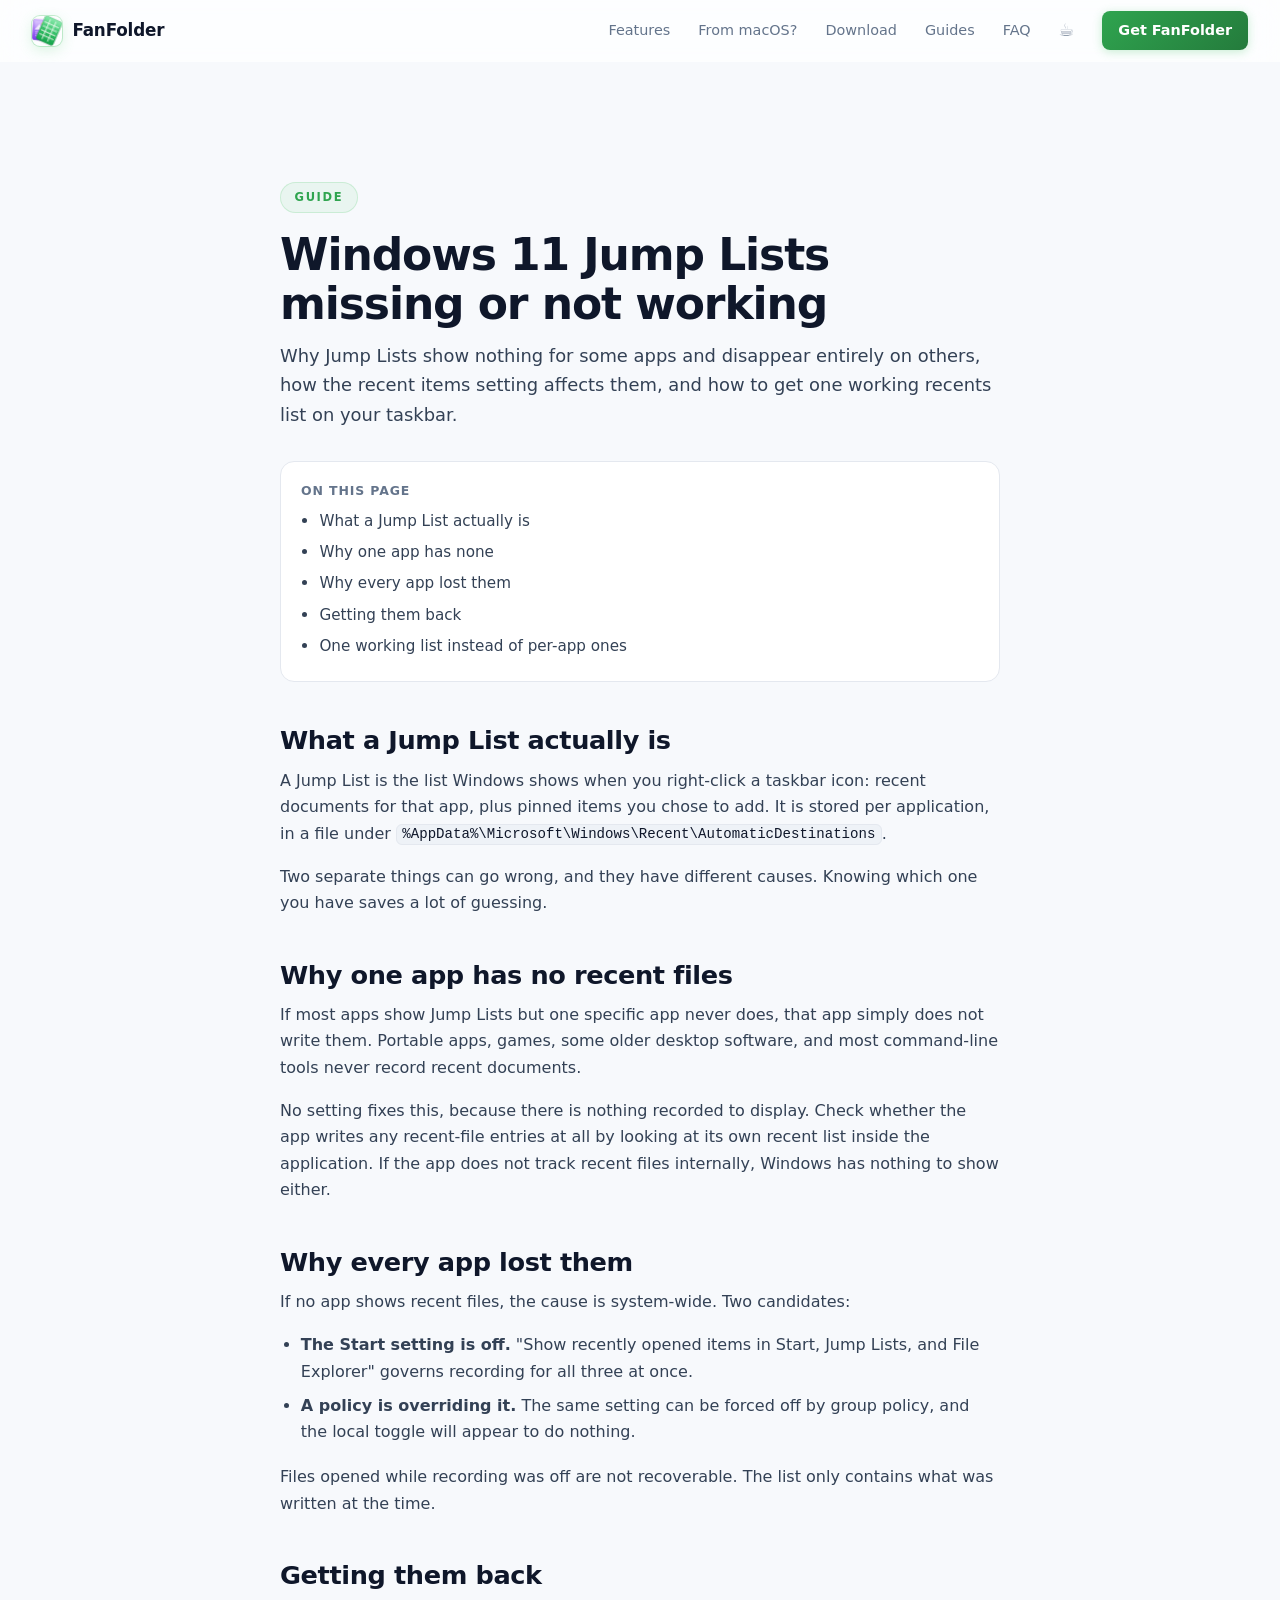
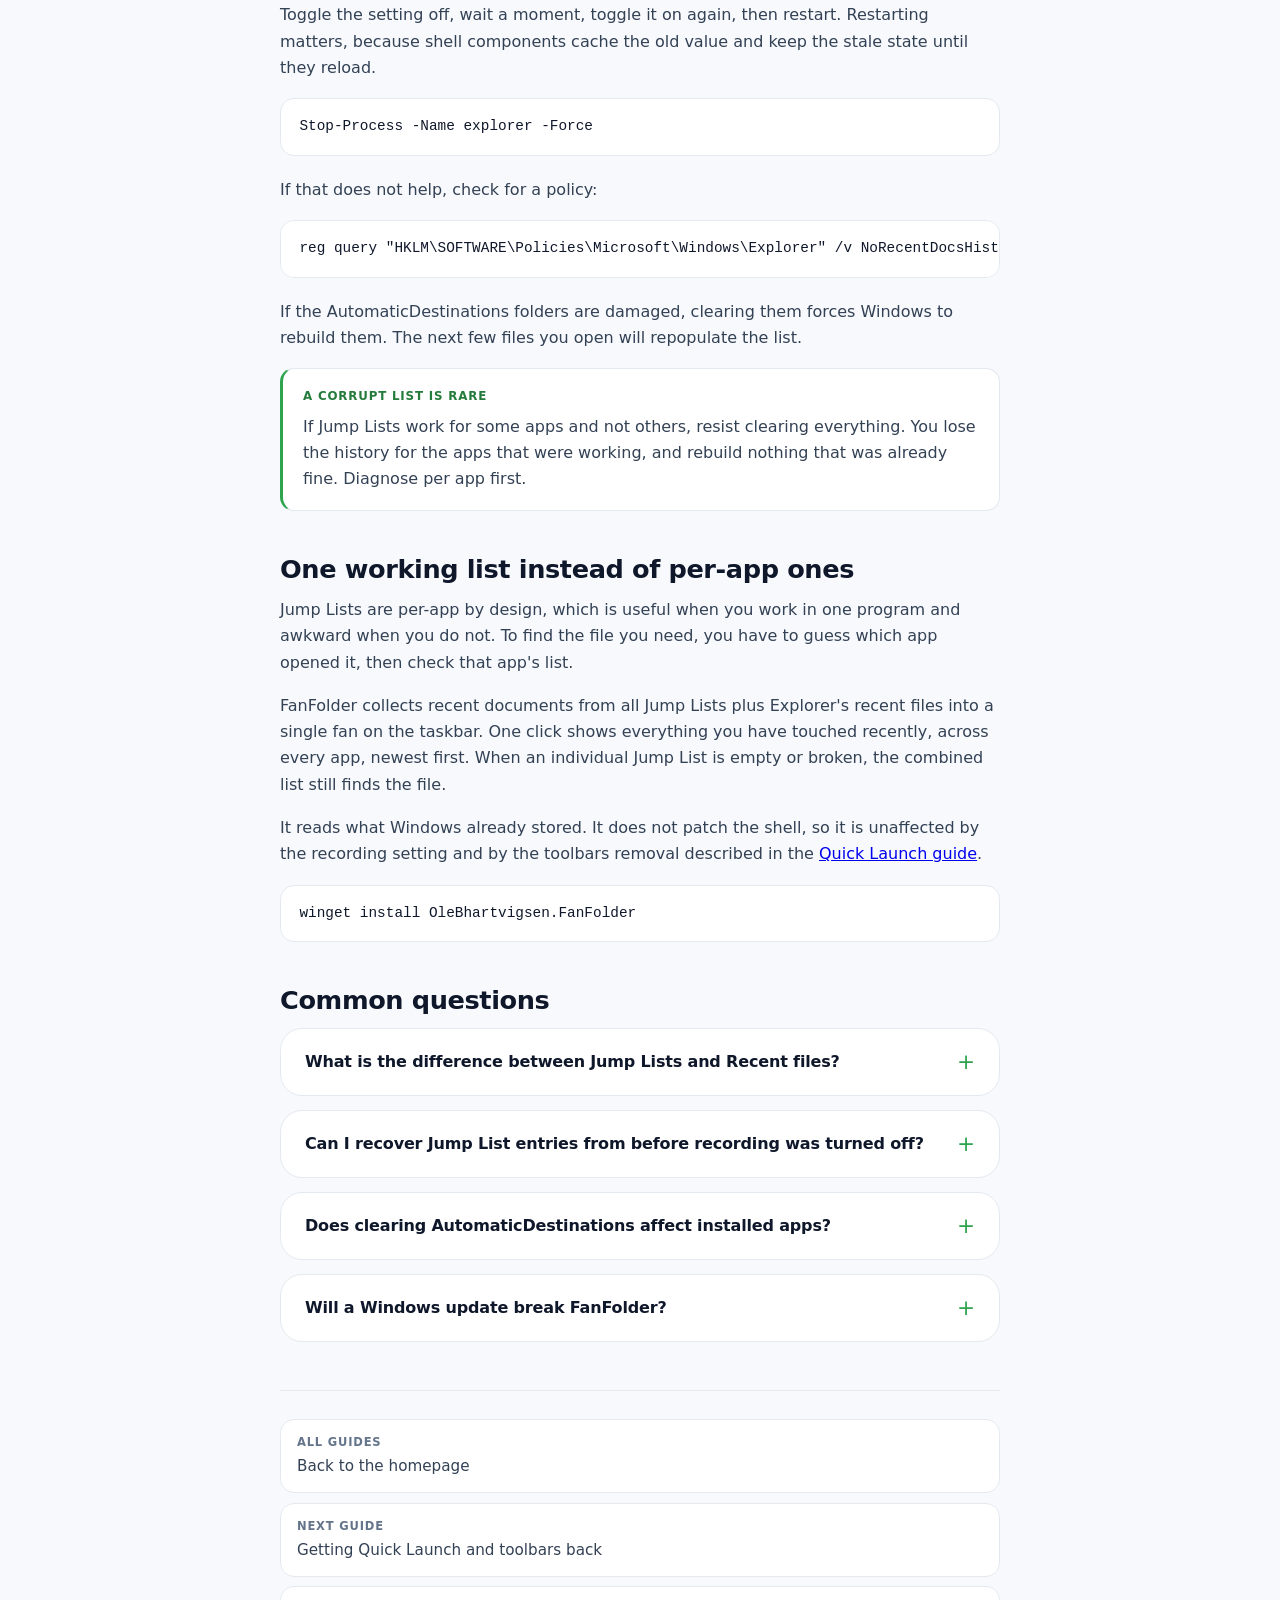
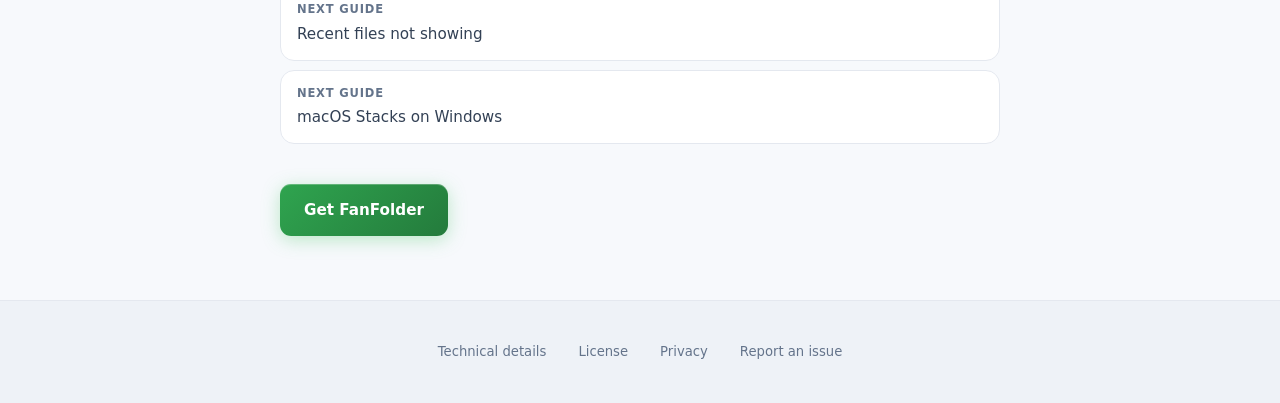
==== guides/jump-lists-windows-11/index.html @ af83ce42 "feat(site): ship the four guides as real pages The guide text lived behind anchors on a single URL, " ====
<!DOCTYPE html>
<html lang="en">
<head>
<meta charset="utf-8" />
<meta name="viewport" content="width=device-width, initial-scale=1" />
<title>Page title</title>
<meta name="description" content="Why Jump Lists show nothing for some apps and disappear entirely on others, how the recent items setting affects them, and how to get one working recents list on your taskbar." />
<link rel="canonical" href="https://olebhartvigsen.github.io/FanFolder/guides/jump-lists-windows-11/" />
<meta property="og:title" content="Windows 11 Jump Lists missing or not working: why and what to do" />
<meta property="og:description" content="Why Jump Lists show nothing for some apps and disappear entirely on others, how the recent items setting affects them, and how to get one working recents list on your taskbar." />
<meta property="og:type" content="article" />
<meta property="og:url" content="https://olebhartvigsen.github.io/FanFolder/guides/jump-lists-windows-11/" />
<meta property="og:site_name" content="FanFolder" />
<meta property="og:image" content="https://olebhartvigsen.github.io/FanFolder/icon.png" />
<meta name="twitter:card" content="summary_large_image" />
<meta name="twitter:title" content="Windows 11 Jump Lists missing or not working: why and what to do" />
<meta name="twitter:description" content="Why Jump Lists show nothing for some apps and disappear entirely on others, how the recent items setting affects them, and how to get one working recents list on your taskbar." />
<meta name="twitter:image" content="https://olebhartvigsen.github.io/FanFolder/icon.png" />
<link rel="icon" href="../../favicon.ico" />
<link rel="stylesheet" href="../../assets/site.css" />
<style>
  /* Article typography, layered on top of the homepage stylesheet. */
  .wrap { max-width: 760px; margin: 0 auto; padding: 0 1.25rem; }
  .article { padding: 7.5rem 0 4rem; }
  .article h1 {
    font-size: clamp(1.9rem, 4.2vw, 2.75rem);
    font-weight: 800;
    letter-spacing: -.025em;
    line-height: 1.12;
    margin-bottom: .75rem;
  }
  .article .lede { font-size: 1.12rem; color: var(--text2); margin-bottom: 2rem; }
  .article h2 {
    font-size: clamp(1.3rem, 2.4vw, 1.6rem);
    font-weight: 750;
    letter-spacing: -.015em;
    margin: 2.5rem 0 .75rem;
    padding-top: .25rem;
  }
  .article h3 { font-size: 1.08rem; font-weight: 700; margin: 1.75rem 0 .5rem; }
  .article p { color: var(--text2); margin-bottom: 1.05rem; }
  .article ul { color: var(--text2); margin: 0 0 1.15rem; padding-left: 1.3rem; }
  .article li { margin-bottom: .5rem; }
  .article code {
    font-family: ui-monospace, SFMono-Regular, Menlo, Consolas, monospace;
    font-size: .88em;
    background: var(--bg2);
    border: 1px solid var(--border);
    border-radius: 6px;
    padding: .1em .38em;
    color: var(--text);
  }
  .article pre {
    background: var(--bg-card);
    border: 1px solid var(--border);
    border-radius: var(--radius);
    padding: 1rem 1.15rem;
    overflow-x: auto;
    margin: 0 0 1.3rem;
  }
  .article pre code { background: none; border: 0; padding: 0; font-size: .9rem; }
  .callout {
    background: var(--bg-card);
    border: 1px solid var(--border);
    border-left: 3px solid var(--accent);
    border-radius: var(--radius);
    padding: 1.1rem 1.25rem;
    margin: 0 0 1.5rem;
  }
  .callout p { margin-bottom: .6rem; }
  .callout p:last-child { margin-bottom: 0; }
  .callout .c-label {
    display: block;
    font-size: .74rem;
    font-weight: 700;
    letter-spacing: .07em;
    text-transform: uppercase;
    color: var(--accent2);
    margin-bottom: .45rem;
  }
  table { width: 100%; border-collapse: collapse; margin: 0 0 1.5rem; font-size: .95rem; }
  th, td { text-align: left; padding: .6rem .7rem; border-bottom: 1px solid var(--border); vertical-align: top; }
  th { font-weight: 700; color: var(--text); }
  td { color: var(--text2); }
  .toc {
    background: var(--bg-card);
    border: 1px solid var(--border);
    border-radius: var(--radius);
    padding: 1.1rem 1.25rem;
    margin-bottom: 2.25rem;
  }
  .toc h2 { margin: 0 0 .6rem; font-size: .78rem; font-weight: 700;
            letter-spacing: .07em; text-transform: uppercase; color: var(--muted); }
  .toc ul { margin: 0; padding-left: 1.15rem; }
  .toc li { margin-bottom: .3rem; }
  .toc a { color: var(--text2); text-decoration: none; font-size: .95rem; }
  .toc a:hover { color: var(--accent2); text-decoration: underline; }
  .guide-nav {
    display: grid; gap: .6rem; margin: 3rem 0 0;
    padding-top: 1.75rem; border-top: 1px solid var(--border);
  }
  .guide-nav a {
    display: block; padding: .8rem 1rem; background: var(--bg-card);
    border: 1px solid var(--border); border-radius: var(--radius);
    text-decoration: none; color: var(--text2); font-size: .95rem;
  }
  .guide-nav a:hover { border-color: var(--accent); color: var(--accent2); }
  .guide-nav .gn-label { display: block; font-size: .72rem; font-weight: 700;
    letter-spacing: .07em; text-transform: uppercase; color: var(--muted); margin-bottom: .15rem; }
  .faq-json { display: none; }
</style>
</head>
<body>

<nav id="topnav">
  <a class="nav-logo" href="../../index.html">
    <img src="../../app.svg" alt="FanFolder" />
    FanFolder
  </a>
  <div class="nav-links">
    <a href="../../index.html#features">Features</a>
    <a href="../../index.html#macos">From macOS?</a>
    <a href="../../index.html#download">Download</a>
    <a href="../../index.html#guides">Guides</a>
    <a href="../../index.html#faq">FAQ</a>
    <a class="nav-icon" href="https://buymeacoffee.com/fanfolder" target="_blank" rel="noopener" title="Buy Me a Coffee">&#9749;</a>
    <a class="nav-cta" href="../../index.html#download">Get FanFolder</a>
  </div>
</nav>

<main class="article">
  <div class="wrap">

    <div class="section-label">GUIDE</div>
    <h1>Windows 11 Jump Lists missing or not working</h1>
    <p class="lede">Why Jump Lists show nothing for some apps and disappear entirely on others, how the recent items setting affects them, and how to get one working recents list on your taskbar.</p>

    <div class="toc">
      <h2>On this page</h2>
      <ul>
                <li><a href="#what">What a Jump List actually is</a></li>
        <li><a href="#per-app">Why one app has none</a></li>
        <li><a href="#all-apps">Why every app lost them</a></li>
        <li><a href="#fix">Getting them back</a></li>
        <li><a href="#one-list">One working list instead of per-app ones</a></li>
      </ul>
    </div>

    <h2 id="what">What a Jump List actually is</h2>
    <p>A Jump List is the list Windows shows when you right-click a taskbar icon: recent documents for
    that app, plus pinned items you chose to add. It is stored per application, in a file under
    <code>%AppData%\Microsoft\Windows\Recent\AutomaticDestinations</code>.</p>
    <p>Two separate things can go wrong, and they have different causes. Knowing which one you have saves
    a lot of guessing.</p>

    <h2 id="per-app">Why one app has no recent files</h2>
    <p>If most apps show Jump Lists but one specific app never does, that app simply does not write them.
    Portable apps, games, some older desktop software, and most command-line tools never record recent
    documents.</p>
    <p>No setting fixes this, because there is nothing recorded to display. Check whether the app writes
    any recent-file entries at all by looking at its own recent list inside the application. If the app
    does not track recent files internally, Windows has nothing to show either.</p>

    <h2 id="all-apps">Why every app lost them</h2>
    <p>If no app shows recent files, the cause is system-wide. Two candidates:</p>
    <ul>
      <li><strong>The Start setting is off.</strong> "Show recently opened items in Start, Jump Lists,
      and File Explorer" governs recording for all three at once.</li>
      <li><strong>A policy is overriding it.</strong> The same setting can be forced off by group policy,
      and the local toggle will appear to do nothing.</li>
    </ul>
    <p>Files opened while recording was off are not recoverable. The list only contains what was written
    at the time.</p>

    <h2 id="fix">Getting them back</h2>
    <p>Toggle the setting off, wait a moment, toggle it on again, then restart. Restarting matters,
    because shell components cache the old value and keep the stale state until they reload.</p>
    <pre><code>Stop-Process -Name explorer -Force</code></pre>
    <p>If that does not help, check for a policy:</p>
    <pre><code>reg query "HKLM\SOFTWARE\Policies\Microsoft\Windows\Explorer" /v NoRecentDocsHistory</code></pre>
    <p>If the AutomaticDestinations folders are damaged, clearing them forces Windows to rebuild them.
    The next few files you open will repopulate the list.</p>

    <div class="callout">
      <span class="c-label">A corrupt list is rare</span>
      <p>If Jump Lists work for some apps and not others, resist clearing everything. You lose the history
      for the apps that were working, and rebuild nothing that was already fine. Diagnose per app first.</p>
    </div>

    <h2 id="one-list">One working list instead of per-app ones</h2>
    <p>Jump Lists are per-app by design, which is useful when you work in one program and awkward when
    you do not. To find the file you need, you have to guess which app opened it, then check that app's
    list.</p>
    <p>FanFolder collects recent documents from all Jump Lists plus Explorer's recent files into a single
    fan on the taskbar. One click shows everything you have touched recently, across every app, newest
    first. When an individual Jump List is empty or broken, the combined list still finds the file.</p>
    <p>It reads what Windows already stored. It does not patch the shell, so it is unaffected by the
    recording setting and by the toolbars removal described in the
    <a href="../quick-launch-windows-11/">Quick Launch guide</a>.</p>
    <pre><code>winget install OleBhartvigsen.FanFolder</code></pre>

    <h2 id="faq-here">Common questions</h2>
    <div class="faq-list">
            <details class="faq-item">
        <summary>What is the difference between Jump Lists and Recent files?</summary>
        <p>Jump Lists are per-app and appear when you right-click a taskbar icon. Explorer's Recent folder is one combined list of everything opened. FanFolder shows the combined view on the taskbar.</p>
      </details>
      <details class="faq-item">
        <summary>Can I recover Jump List entries from before recording was turned off?</summary>
        <p>No. Entries are written as you open files, so anything opened while recording was off was never stored. The list only rebuilds forward from when it was re-enabled.</p>
      </details>
      <details class="faq-item">
        <summary>Does clearing AutomaticDestinations affect installed apps?</summary>
        <p>No. Those folders hold only recent-item metadata and pinned Jump List entries, not program files. Clearing them resets history and pinned items, nothing else.</p>
      </details>
      <details class="faq-item">
        <summary>Will a Windows update break FanFolder?</summary>
        <p>It is an ordinary application, not a shell patch. It reads documented recent-file data. A Windows update cannot break it the way it can break ExplorerPatcher or StartAllBack.</p>
      </details>
    </div>

    <div class="guide-nav">
      <a href="../../index.html#guides"><span class="gn-label">All guides</span>Back to the homepage</a>
            <a href="../jump-lists-windows-11/"><span class="gn-label">Next guide</span>Getting Quick Launch and toolbars back</a>
      <a href="../quick-launch-windows-11/"><span class="gn-label">Next guide</span>Recent files not showing</a>
      <a href="../recent-files-taskbar/"><span class="gn-label">Next guide</span>macOS Stacks on Windows</a>
    </div>

    <div style="margin-top:2.5rem">
      <a class="btn btn-primary" href="../../index.html#download">Get FanFolder</a>
    </div>

  </div>
</main>

<footer>
  <div class="footer-links">
    <a href="https://github.com/olebhartvigsen/FanFolder#readme">Technical details</a>
    <a href="https://github.com/olebhartvigsen/FanFolder/blob/main/LICENSE.md">License</a>
    <a href="https://github.com/olebhartvigsen/FanFolder/blob/main/PRIVACY.md">Privacy</a>
    <a href="https://github.com/olebhartvigsen/FanFolder/issues">Report an issue</a>
  </div>
</footer>

<script type="application/ld+json">
{
  "@context": "https://schema.org",
  "@type": "FAQPage",
  "mainEntity": [
    {
      "@type": "Question",
      "name": "What is the difference between Jump Lists and Recent files?",
      "acceptedAnswer": {
        "@type": "Answer",
        "text": "Jump Lists are per-app and appear when you right-click a taskbar icon. Explorer's Recent folder is one combined list of everything opened. FanFolder shows the combined view on the taskbar."
      }
    },
    {
      "@type": "Question",
      "name": "Can I recover Jump List entries from before recording was turned off?",
      "acceptedAnswer": {
        "@type": "Answer",
        "text": "No. Entries are written as you open files, so anything opened while recording was off was never stored. The list only rebuilds forward from when it was re-enabled."
      }
    },
    {
      "@type": "Question",
      "name": "Does clearing AutomaticDestinations affect installed apps?",
      "acceptedAnswer": {
        "@type": "Answer",
        "text": "No. Those folders hold only recent-item metadata and pinned Jump List entries, not program files. Clearing them resets history and pinned items, nothing else."
      }
    },
    {
      "@type": "Question",
      "name": "Will a Windows update break FanFolder?",
      "acceptedAnswer": {
        "@type": "Answer",
        "text": "It is an ordinary application, not a shell patch. It reads documented recent-file data. A Windows update cannot break it the way it can break ExplorerPatcher or StartAllBack."
      }
    }
  ]
}
</script>

</body>
</html>
---- assets/site.css ----
*, *::before, *::after { box-sizing: border-box; margin: 0; padding: 0; }

    :root {
      --bg:       #f7f9fc;
      --bg2:      #eef2f7;
      --bg3:      #e3e9f1;
      --bg-card:  #ffffff;
      --border:   #e4e8ef;
      --border2:  #cfd6e0;

      --green:    #2FA44F;
      --green2:   #247B3C;
      --purple:   #7B50B8;
      --purple2:  #5F3B96;
      --blue:     #2F6BD8;
      --blue2:    #234fa8;
      --pink:     #db2777;
      --amber:    #d97706;

      --accent:   #2FA44F;
      --accent2:  #247B3C;

      --text:     #0f172a;
      --text2:    #334155;
      --muted:    #64748b;
      --muted2:   #94a3b8;

      --radius:   14px;
      --radius-lg: 22px;

      --grad-brand: linear-gradient(135deg, #2FA44F 0%, #7B50B8 50%, #2F6BD8 100%);
      --grad-green: linear-gradient(135deg, #2FA44F 0%, #247B3C 100%);
      --grad-purple: linear-gradient(135deg, #7B50B8 0%, #5F3B96 100%);
      --grad-blue: linear-gradient(135deg, #2F6BD8 0%, #234fa8 100%);
    }

    html { scroll-behavior: smooth; }

    body {
      background: var(--bg);
      color: var(--text);
      font-family: -apple-system, BlinkMacSystemFont, "Inter", "Segoe UI", system-ui, sans-serif;
      line-height: 1.65;
      overflow-x: hidden;
    }

    ::selection { background: rgba(47,164,79,.28); color: var(--text); }

    /* ── Animated blob backdrop ─────────────────────────────────────────── */
    .backdrop {
      position: fixed; inset: 0; z-index: -1;
      overflow: hidden; pointer-events: none;
    }
    .blob {
      position: absolute;
      border-radius: 50%;
      filter: blur(130px);
      opacity: .22;
      animation: blobFloat 22s ease-in-out infinite;
    }
    .blob.b1 { width: 520px; height: 520px; background: #4CC86A; top: -180px; left: -120px; }
    .blob.b2 { width: 460px; height: 460px; background: #9B6ED4; top: 20%; right: -140px; animation-delay: -7s; animation-duration: 27s; opacity: .18; }
    .blob.b3 { width: 380px; height: 380px; background: #4A82E8; top: 60%; left: 30%; animation-delay: -14s; animation-duration: 31s; opacity: .14; }
    @keyframes blobFloat {
      0%, 100% { transform: translate(0, 0) scale(1); }
      33%      { transform: translate(60px, -40px) scale(1.08); }
      66%      { transform: translate(-40px, 50px) scale(.94); }
    }
    .grain {
      position: fixed; inset: 0; z-index: -1; pointer-events: none;
      background: url("data:image/svg+xml,%3Csvg viewBox='0 0 200 200' xmlns='http://www.w3.org/2000/svg'%3E%3Cfilter id='n'%3E%3CfeTurbulence type='fractalNoise' baseFrequency='0.85' numOctaves='3' stitchTiles='stitch'/%3E%3C/filter%3E%3Crect width='100%25' height='100%25' filter='url(%23n)' opacity='.6'/%3E%3C/svg%3E");
      opacity: .025;
      mix-blend-mode: multiply;
    }

    /* ── Nav ──────────────────────────────────────────────────────────── */
    nav {
      position: sticky; top: 0; z-index: 100;
      background: rgba(255,255,255,.72);
      backdrop-filter: blur(18px) saturate(140%);
      -webkit-backdrop-filter: blur(18px) saturate(140%);
      border-bottom: 1px solid transparent;
      padding: 0 2rem;
      display: flex; align-items: center; justify-content: space-between;
      height: 62px;
      transition: border-color .25s, background .25s;
    }
    nav.scrolled {
      border-bottom-color: var(--border);
      background: rgba(255,255,255,.92);
    }
    .nav-logo {
      display: flex; align-items: center; gap: .65rem;
      font-weight: 700; font-size: 1.05rem;
      text-decoration: none; color: var(--text);
      letter-spacing: -.01em;
    }
    .nav-logo img {
      width: 30px; height: 30px; border-radius: 8px;
      box-shadow: 0 0 0 1px rgba(76,200,106,.3), 0 4px 14px rgba(76,200,106,.2);
    }
    .nav-links { display: flex; align-items: center; gap: 1.75rem; }
    .nav-links a {
      color: var(--muted); text-decoration: none;
      font-size: .9rem; font-weight: 500;
      transition: color .15s;
    }
    .nav-links a:hover { color: var(--text); }
    .nav-links .nav-icon {
      font-size: 1.1rem; line-height: 1;
      opacity: .7; transition: opacity .15s, transform .15s;
    }
    .nav-links .nav-icon:hover { opacity: 1; transform: scale(1.15); }
    .nav-cta {
      display: inline-flex; align-items: center; gap: .4rem;
      background: var(--grad-green);
      color: #fff !important;
      padding: .45rem 1rem;
      border-radius: 8px;
      font-weight: 600 !important;
      box-shadow: 0 2px 10px rgba(76,200,106,.3);
      transition: transform .15s, box-shadow .15s;
    }
    .nav-cta:hover { transform: translateY(-1px); box-shadow: 0 4px 16px rgba(76,200,106,.42); }

    /* ── Hero ─────────────────────────────────────────────────────────── */
    .hero {
      padding: 5rem 2rem 4rem;
      max-width: 1220px; margin: 0 auto;
      display: grid;
      grid-template-columns: 1.05fr .95fr;
      gap: 4rem;
      align-items: center;
      position: relative;
    }
    .hero-copy .eyebrow {
      display: inline-flex; align-items: center; gap: .5rem;
      font-size: .78rem; font-weight: 600;
      letter-spacing: .04em;
      color: var(--green);
      background: rgba(76,200,106,.08);
      border: 1px solid rgba(76,200,106,.22);
      border-radius: 99px;
      padding: .35rem .9rem .35rem .55rem;
      margin-bottom: 1.5rem;
    }
    .eyebrow .dot {
      width: 7px; height: 7px; border-radius: 50%;
      background: var(--green);
      box-shadow: 0 0 0 3px rgba(76,200,106,.2);
      animation: pulseDot 2.4s ease-in-out infinite;
    }
    @keyframes pulseDot {
      0%, 100% { box-shadow: 0 0 0 3px rgba(76,200,106,.15); }
      50%      { box-shadow: 0 0 0 6px rgba(76,200,106,.05); }
    }

    .hero h1 {
      font-size: clamp(2.4rem, 5.2vw, 4rem);
      font-weight: 800;
      letter-spacing: -.035em;
      line-height: 1.05;
      margin-bottom: 1.25rem;
    }
    .hero h1 .grad {
      background: var(--grad-brand);
      background-size: 200% 100%;
      -webkit-background-clip: text;
      -webkit-text-fill-color: transparent;
      background-clip: text;
      animation: gradShift 8s ease-in-out infinite;
    }
    @keyframes gradShift {
      0%, 100% { background-position: 0% 50%; }
      50%      { background-position: 100% 50%; }
    }
    .hero-copy p {
      font-size: 1.12rem;
      color: var(--text2);
      line-height: 1.65;
      margin-bottom: 2rem;
      max-width: 540px;
    }
    .btn-row { display: flex; gap: .85rem; flex-wrap: wrap; align-items: center; }
    .btn {
      display: inline-flex; align-items: center; gap: .55rem;
      padding: .85rem 1.5rem;
      border-radius: 11px;
      font-size: .95rem;
      font-weight: 600;
      text-decoration: none;
      transition: transform .15s, box-shadow .15s, background .15s, border-color .15s;
      position: relative;
      white-space: nowrap;
    }
    .btn:hover { transform: translateY(-2px); }
    .btn:active { transform: translateY(0); }
    .btn-primary {
      background: var(--grad-green);
      color: #fff;
      box-shadow: 0 4px 18px rgba(76,200,106,.35), inset 0 1px 0 rgba(255,255,255,.25);
    }
    .btn-primary:hover { box-shadow: 0 8px 28px rgba(76,200,106,.45), inset 0 1px 0 rgba(255,255,255,.3); }
    .btn-ghost {
      background: rgba(15,23,42,.035);
      color: var(--text);
      border: 1px solid var(--border2);
    }
    .btn-ghost:hover { background: rgba(15,23,42,.06); border-color: var(--muted2); }
    .trust-row {
      margin-top: 2.25rem;
      display: flex; flex-wrap: wrap;
      gap: 1.1rem 1.75rem;
      font-size: .85rem;
      color: var(--muted);
    }
    .trust-item {
      display: inline-flex; align-items: center; gap: .4rem;
    }
    .trust-item svg { width: 16px; height: 16px; stroke: var(--green); fill: none; stroke-width: 2.5; stroke-linecap: round; stroke-linejoin: round; flex-shrink: 0; }

    /* ── Hero visual (static fan mockup) ─────────────────────────────── */
    .hero-visual {
      position: relative;
      height: 520px;
      display: flex;
      align-items: center;
      justify-content: center;
    }
    .hv-glow {
      position: absolute; inset: 0;
      background:
        radial-gradient(ellipse 60% 50% at 50% 55%, rgba(76,200,106,.25), transparent 65%),
        radial-gradient(ellipse 40% 40% at 30% 40%, rgba(155,110,212,.2), transparent 70%),
        radial-gradient(ellipse 40% 40% at 70% 30%, rgba(74,130,232,.18), transparent 70%);
      filter: blur(20px);
      pointer-events: none;
    }
    .hv-video {
      position: relative;
      max-width: 100%;
      max-height: 100%;
      height: 100%;
      width: auto;
      object-fit: contain;
      background: transparent;
      display: block;
      mix-blend-mode: multiply;
    }
    .hv-stage {
      position: relative;
      width: 100%;
      height: 100%;
      display: flex;
      align-items: flex-end;
      justify-content: center;
    }
    .hv-fan {
      position: relative;
      width: 340px;
      height: 480px;
    }
    .hv-taskbar {
      position: absolute;
      bottom: 0; left: 50%;
      transform: translateX(-50%);
      width: 280px;
      height: 48px;
      background: linear-gradient(180deg, rgba(30,35,50,.85), rgba(20,24,36,.9));
      backdrop-filter: blur(12px);
      border: 1px solid rgba(255,255,255,.08);
      border-radius: 14px;
      box-shadow: 0 12px 40px rgba(0,0,0,.5), inset 0 1px 0 rgba(255,255,255,.05);
      display: flex; align-items: center; justify-content: center;
      gap: 10px;
      padding: 0 14px;
    }
    .hv-tb-ico {
      width: 28px; height: 28px;
      display: flex; align-items: center; justify-content: center;
      border-radius: 6px;
      opacity: .75;
    }
    .hv-tb-ff {
      width: 30px; height: 30px;
      border-radius: 7px;
      box-shadow: 0 0 0 1px rgba(76,200,106,.5), 0 0 18px rgba(76,200,106,.4);
      position: relative;
    }
    .hv-tb-ff::after {
      content: '';
      position: absolute;
      bottom: -8px; left: 50%;
      transform: translateX(-50%);
      width: 20px; height: 3px; border-radius: 2px;
      background: var(--green);
      box-shadow: 0 0 10px var(--green);
    }
    .hv-tb-ff img { width: 100%; height: 100%; border-radius: 7px; display: block; }

    /* Fan items arranged in arc above taskbar */
    .hv-item {
      position: absolute;
      display: flex; align-items: center; gap: 8px;
      flex-direction: row-reverse;
      opacity: 0;
      animation: hvItemIn 700ms cubic-bezier(0.23, 1, 0.32, 1) forwards;
    }
    @keyframes hvItemIn {
      from { opacity: 0; transform: translate(var(--sx), var(--sy)) scale(.2); }
      to   { opacity: 1; transform: translate(0, 0) scale(1); }
    }
    .hv-pill {
      background: rgba(20,25,36,.92);
      backdrop-filter: blur(8px);
      border: 1px solid rgba(255,255,255,.08);
      color: #f2f4f8;
      font-size: .72rem;
      font-weight: 500;
      padding: .3rem .6rem;
      border-radius: 6px;
      white-space: nowrap;
      box-shadow: 0 4px 14px rgba(0,0,0,.4);
    }
    .hv-ico {
      width: 42px; height: 42px;
      border-radius: 9px;
      display: flex; align-items: center; justify-content: center;
      font-size: .72rem; font-weight: 700; color: #fff;
      box-shadow: 0 6px 20px rgba(0,0,0,.45), inset 0 1px 0 rgba(255,255,255,.18);
      flex-shrink: 0;
      letter-spacing: -.02em;
    }
    .hv-ico.ext {
      position: absolute; right: -4px; bottom: -4px;
      width: 18px; height: 14px;
      border-radius: 3px;
      font-size: .5rem;
      background: rgba(0,0,0,.6);
      border: 1px solid rgba(255,255,255,.1);
    }

    /* ── Stats band ────────────────────────────────────────────────── */
    .stats {
      max-width: 1100px; margin: 1rem auto 0;
      padding: 0 2rem;
      display: grid;
      grid-template-columns: repeat(4, 1fr);
      gap: 1.25rem;
    }
    .stat {
      background: #ffffff;
      border: 1px solid var(--border);
      border-radius: var(--radius);
      padding: 1.25rem 1.35rem;
      backdrop-filter: blur(6px);
    }
    .stat-n {
      font-size: 1.65rem; font-weight: 800;
      letter-spacing: -.02em;
      background: var(--grad-brand);
      -webkit-background-clip: text;
      -webkit-text-fill-color: transparent;
      background-clip: text;
    }
    .stat-l {
      font-size: .8rem;
      color: var(--muted);
      margin-top: .15rem;
    }

    /* ── Section framing ──────────────────────────────────────────── */
    .section-wrap { padding: 6rem 2rem; max-width: 1180px; margin: 0 auto; }
    .section-label {
      display: inline-flex; align-items: center; gap: .4rem;
      font-size: .72rem; font-weight: 700;
      letter-spacing: .14em; text-transform: uppercase;
      color: var(--green);
      background: rgba(76,200,106,.08);
      border: 1px solid rgba(76,200,106,.2);
      border-radius: 99px;
      padding: .3rem .85rem;
      margin-bottom: 1.1rem;
    }
    .section-label.p { color: var(--purple); background: rgba(155,110,212,.08); border-color: rgba(155,110,212,.22); }
    .section-label.b { color: var(--blue);   background: rgba(74,130,232,.08);  border-color: rgba(74,130,232,.22); }
    .section-head { text-align: center; max-width: 720px; margin: 0 auto 3.5rem; }
    .section-head h2 { text-align: center; }
    h2 {
      font-size: clamp(1.8rem, 3.4vw, 2.5rem);
      font-weight: 800;
      letter-spacing: -.025em;
      line-height: 1.15;
      margin-bottom: 1rem;
    }
    .section-sub {
      color: var(--text2);
      font-size: 1.05rem;
      line-height: 1.7;
    }

    /* ── Bento feature grid ───────────────────────────────────────── */
    .bento {
      display: grid;
      grid-template-columns: repeat(6, 1fr);
      grid-auto-rows: minmax(180px, auto);
      gap: 1.1rem;
    }
    .bento-card {
      position: relative;
      background: var(--bg-card);
      border: 1px solid var(--border);
      border-radius: var(--radius-lg);
      padding: 1.75rem;
      overflow: hidden;
      transition: transform .25s, border-color .25s, box-shadow .25s;
    }
    .bento-card::before {
      content: '';
      position: absolute; inset: 0;
      background: radial-gradient(circle at var(--mx, 50%) var(--my, 0%), rgba(47,164,79,.08), transparent 40%);
      opacity: 0;
      transition: opacity .3s;
      pointer-events: none;
    }
    .bento-card:hover { transform: translateY(-3px); border-color: var(--border2); box-shadow: 0 12px 32px rgba(15,23,42,.08); }
    .bento-card:hover::before { opacity: 1; }
    .bento-card.wide { grid-column: span 4; }
    .bento-card.tall { grid-column: span 2; grid-row: span 2; }
    .bento-card.med  { grid-column: span 2; }
    .bento-card.full { grid-column: span 6; }

    .bc-icon {
      width: 48px; height: 48px;
      border-radius: 12px;
      display: flex; align-items: center; justify-content: center;
      margin-bottom: 1.1rem;
      position: relative;
    }
    .bc-icon svg { width: 24px; height: 24px; fill: none; stroke-width: 1.8; stroke-linecap: round; stroke-linejoin: round; }
    .bc-g { background: rgba(76,200,106,.12);  border: 1px solid rgba(76,200,106,.22); }
    .bc-g svg { stroke: var(--green); }
    .bc-p { background: rgba(155,110,212,.12); border: 1px solid rgba(155,110,212,.22); }
    .bc-p svg { stroke: var(--purple); }
    .bc-b { background: rgba(74,130,232,.12);  border: 1px solid rgba(74,130,232,.22); }
    .bc-b svg { stroke: var(--blue); }
    .bc-a { background: rgba(245,158,11,.12);  border: 1px solid rgba(245,158,11,.22); }
    .bc-a svg { stroke: var(--amber); }
    .bc-k { background: rgba(236,72,153,.12);  border: 1px solid rgba(236,72,153,.22); }
    .bc-k svg { stroke: var(--pink); }

    .bento-card h3 {
      font-size: 1.1rem;
      font-weight: 700;
      letter-spacing: -.015em;
      margin-bottom: .4rem;
    }
    .bento-card p {
      font-size: .9rem;
      color: var(--muted);
      line-height: 1.6;
    }
    .bento-card.wide h3 { font-size: 1.25rem; }
    .bento-card.wide p  { font-size: .95rem; max-width: 520px; }

    /* visual decoration inside the wide card */
    .bc-visual {
      position: absolute;
      right: -20px; bottom: -30px;
      opacity: .6;
      pointer-events: none;
    }
    .bc-visual .arc {
      width: 280px; height: 280px;
      border-radius: 50%;
      background: conic-gradient(from 200deg, transparent 0%, rgba(76,200,106,.3) 25%, rgba(155,110,212,.3) 40%, transparent 55%);
      mask: radial-gradient(circle at center, transparent 45%, #000 47%, #000 49%, transparent 51%);
      -webkit-mask: radial-gradient(circle at center, transparent 45%, #000 47%, #000 49%, transparent 51%);
    }

    /* tall card inner list visual */
    .tall-list {
      margin-top: 1.2rem;
      display: flex; flex-direction: column; gap: .55rem;
    }
    .tall-list .chip {
      font-size: .78rem;
      background: rgba(15,23,42,.04);
      border: 1px solid var(--border);
      border-radius: 8px;
      padding: .55rem .75rem;
      display: flex; align-items: center; gap: .55rem;
      color: var(--text2);
    }
    .tall-list .chip .dot {
      width: 7px; height: 7px; border-radius: 50%;
    }
    .tall-list .chip:nth-child(1) .dot { background: var(--green); }
    .tall-list .chip:nth-child(2) .dot { background: var(--purple); }
    .tall-list .chip:nth-child(3) .dot { background: var(--blue); }
    .tall-list .chip:nth-child(4) .dot { background: var(--amber); }
    .tall-list .chip:nth-child(5) .dot { background: var(--pink); }

    /* flagship "any folder / any cloud" chip row */
    .any-row {
      margin-top: 1.3rem;
      display: flex; flex-wrap: wrap; gap: .55rem;
      position: relative; z-index: 1;
    }
    .any-row .chip {
      font-size: .82rem; font-weight: 600;
      background: rgba(15,23,42,.04);
      border: 1px solid var(--border);
      border-radius: 10px;
      padding: .55rem .85rem;
      display: inline-flex; align-items: center; gap: .5rem;
      color: var(--text);
      transition: border-color .2s, transform .2s, background .2s;
    }
    .any-row .chip:hover { transform: translateY(-2px); border-color: var(--border2); background: #ffffff; }
    .any-row .chip .g { width: 7px; height: 7px; border-radius: 50%; flex-shrink: 0; }
    .any-row .chip:nth-child(1) .g { background: var(--green); }
    .any-row .chip:nth-child(2) .g { background: var(--purple); }
    .any-row .chip:nth-child(3) .g { background: var(--blue); }
    .any-row .chip:nth-child(4) .g { background: #14b8a6; }
    .any-row .chip:nth-child(5) .g { background: var(--amber); }
    .any-row .chip:nth-child(6) .g { background: var(--pink); }

    /* animation strip in tall card: vertical stack */
    .bento-card.tall .anim-strip {
      grid-template-columns: 1fr;
      gap: .5rem;
      margin-top: 1.1rem;
    }
    .bento-card.tall .anim-chip {
      text-align: left;
      padding: .65rem .8rem;
      display: flex; align-items: center; justify-content: space-between;
    }
    .bento-card.tall .anim-chip small { margin-top: 0; }

    /* Animation styles mini preview (full card) */
    .anim-strip {
      margin-top: 1.5rem;
      display: grid;
      grid-template-columns: repeat(5, 1fr);
      gap: .75rem;
    }
    .anim-chip {
      background: rgba(15,23,42,.025);
      border: 1px solid var(--border);
      border-radius: 10px;
      padding: .9rem .75rem;
      text-align: center;
      font-size: .82rem;
      font-weight: 600;
      color: var(--text2);
      transition: border-color .2s, transform .2s;
    }
    .anim-chip:hover { border-color: var(--green); transform: translateY(-2px); color: var(--green); }
    .anim-chip small {
      display: block;
      font-size: .68rem;
      font-weight: 500;
      color: var(--muted);
      margin-top: .15rem;
    }

    /* ── Download ──────────────────────────────────────────────────── */
    .download-grid {
      display: grid;
      grid-template-columns: repeat(3, minmax(0, 1fr));
      gap: 1rem;
      max-width: 1100px; margin: 0 auto;
      align-items: stretch;
    }
    .download-card {
      position: relative;
      min-width: 0;
      min-height: 340px;
      background: var(--bg-card);
      border: 1px solid var(--border);
      border-radius: 18px;
      padding: 1.6rem;
      display: flex; flex-direction: column; gap: .5rem;
      box-shadow: 0 5px 20px rgba(15,23,42,.045);
      transition: border-color .2s, box-shadow .2s, transform .2s;
    }
    .download-card:hover { border-color: var(--border2); transform: translateY(-2px); box-shadow: 0 10px 30px rgba(15,23,42,.08); }
    .download-card h3 { font-size: 1.15rem; font-weight: 700; display: flex; align-items: center; gap: .55rem; letter-spacing: -.01em; }
    .download-card p { font-size: .88rem; line-height: 1.55; color: var(--muted); margin: 0; }
    .download-card .btn { align-self: flex-start; margin-top: .25rem; font-size: .9rem; padding: .65rem 1.2rem; }
    .download-kicker {
      display: flex; align-items: center; gap: .45rem;
      color: var(--muted2);
      font-size: .67rem; font-weight: 700;
      letter-spacing: .1em; line-height: 1;
      text-transform: uppercase;
    }
    .method-dot { width: 7px; height: 7px; border-radius: 50%; flex: 0 0 auto; }
    .store-dot { background: #0067b8; box-shadow: 0 0 0 3px rgba(0,103,184,.1); }
    .winget-dot { background: var(--green); box-shadow: 0 0 0 3px rgba(47,164,79,.12); }
    .direct-dot { background: var(--purple); box-shadow: 0 0 0 3px rgba(123,80,184,.12); }
    .download-card.store-card {
      overflow: hidden;
      background:
        radial-gradient(circle at 92% 8%, rgba(0,103,184,.16) 0 4px, transparent 5px),
        radial-gradient(circle at 82% 18%, rgba(0,103,184,.1) 0 3px, transparent 4px),
        linear-gradient(145deg, #ffffff 0%, #f5faff 100%);
      border-color: rgba(0,95,184,.25);
    }
    .download-card.store-card:hover { border-color: rgba(0,95,184,.55); }
    .store-card::before,
    .store-card::after {
      content: '';
      position: absolute;
      pointer-events: none;
      transform: rotate(45deg);
      border: 1px solid rgba(0,103,184,.12);
      border-radius: 8px;
    }
    .store-card::before {
      width: 155px; height: 155px;
      right: -72px; top: -78px;
      box-shadow: 0 0 0 18px rgba(0,103,184,.035), 0 0 0 36px rgba(0,103,184,.025);
    }
    .store-card::after {
      width: 86px; height: 86px;
      right: 24px; bottom: 34px;
      opacity: .65;
    }
    .store-card > * { position: relative; z-index: 1; }
    .download-card-action {
      display: flex;
      flex-direction: column;
      align-items: flex-start;
      gap: .65rem;
      margin-top: auto;
      padding-top: 1.15rem;
      border-top: 1px solid var(--border);
    }
    .download-action-label {
      color: var(--muted2);
      font-size: .72rem;
      font-weight: 600;
      letter-spacing: .02em;
    }
    .store-badge {
      display: block;
      width: min(100%, 178px);
      height: auto;
    }
    .store-badge-link { display: inline-block; line-height: 0; }
    .download-card.winget-card {
      overflow: hidden;
      background: linear-gradient(145deg, #ffffff 0%, #f4fbf5 100%);
      border-color: rgba(47,164,79,.42);
      box-shadow: 0 14px 34px rgba(47,164,79,.12);
    }
    .winget-card::before {
      content: '';
      position: absolute;
      width: 240px; height: 240px;
      right: -105px; top: -115px;
      border-radius: 50%;
      background: rgba(76,200,106,.12);
      pointer-events: none;
    }
    .winget-card > * { position: relative; z-index: 1; }
    .winget-card h3 { font-size: 1.2rem; }
    .download-card.direct-card {
      border-color: rgba(123,80,184,.2);
    }
    .download-card.direct-card:hover { border-color: rgba(123,80,184,.5); }
    .tag {
      font-size: .65rem; font-weight: 700;
      background: var(--grad-green);
      color: #fff;
      border-radius: 4px;
      padding: .18rem .5rem;
      letter-spacing: .06em;
      text-transform: uppercase;
    }
    .winget-cmd {
      display: grid;
      grid-template-columns: auto minmax(0, 1fr) auto;
      align-items: center;
      column-gap: .55rem;
      background: #0b0f18;
      border: 1px solid var(--border);
      border-radius: 10px;
      padding: .75rem .85rem;
      font-family: "Cascadia Code", "Fira Code", "SF Mono", "Consolas", monospace;
      font-size: .78rem;
      color: #8ab8ff;
      letter-spacing: .01em;
      user-select: all;
    }
    .winget-cmd::before {
      content: '$';
      grid-column: 1;
      grid-row: 1 / span 2;
      align-self: start;
      margin-top: .08rem;
      color: var(--muted);
    }
    .winget-command-text {
      grid-column: 2;
      grid-row: 1 / span 2;
      display: flex;
      min-width: 0;
      flex-direction: column;
      gap: .1rem;
      line-height: 1.35;
    }
    .winget-command-text span { display: block; white-space: nowrap; }
    .copy-btn {
      grid-column: 3;
      grid-row: 1 / span 2;
      align-self: center;
      background: transparent; border: 1px solid var(--border);
      color: var(--muted);
      font-size: .72rem; font-weight: 600;
      padding: .22rem .55rem; border-radius: 6px;
      cursor: pointer;
      transition: all .15s;
    }
    .copy-btn:hover { color: var(--green); border-color: var(--green); }
    .copy-btn.done { color: var(--green); border-color: var(--green); }

    /* ── Steps ─────────────────────────────────────────────────────── */
    .steps {
      display: grid;
      grid-template-columns: repeat(2, 1fr);
      gap: 1rem;
      max-width: 960px; margin: 0 auto;
    }
    .step {
      display: flex; gap: 1.15rem; align-items: flex-start;
      padding: 1.5rem;
      background: var(--bg-card);
      border: 1px solid var(--border);
      border-radius: var(--radius-lg);
      transition: border-color .2s, transform .2s;
    }
    .step:hover { border-color: var(--border2); transform: translateY(-2px); }
    .step-num {
      flex-shrink: 0;
      width: 38px; height: 38px;
      background: var(--grad-green);
      border-radius: 50%;
      display: flex; align-items: center; justify-content: center;
      font-weight: 800; font-size: .9rem;
      box-shadow: 0 4px 14px rgba(76,200,106,.35), inset 0 1px 0 rgba(255,255,255,.25);
      color: #fff;
    }
    .step:nth-child(2) .step-num { background: var(--grad-purple); box-shadow: 0 4px 14px rgba(155,110,212,.35), inset 0 1px 0 rgba(255,255,255,.25); }
    .step:nth-child(3) .step-num { background: var(--grad-blue);   box-shadow: 0 4px 14px rgba(74,130,232,.35),  inset 0 1px 0 rgba(255,255,255,.25); }
    .step:nth-child(4) .step-num { background: linear-gradient(135deg, #f59e0b, #d97706); box-shadow: 0 4px 14px rgba(245,158,11,.35), inset 0 1px 0 rgba(255,255,255,.25); }
    .step-body h3 { font-size: 1.02rem; font-weight: 700; margin-bottom: .3rem; letter-spacing: -.01em; }
    .step-body p  { font-size: .9rem; color: var(--muted); line-height: 1.6; }
    .step-body code {
      font-family: "Cascadia Code", "Fira Code", "SF Mono", "Consolas", monospace;
      font-size: .82em;
      background: var(--bg3);
      padding: .12rem .4rem;
      border-radius: 4px;
      color: #8ab8ff;
    }

    /* ── Final CTA ─────────────────────────────────────────────────── */
    .final-cta {
      max-width: 900px; margin: 0 auto;
      padding: 5rem 2rem 5rem;
      text-align: center;
      position: relative;
    }
    .final-cta-box {
      background:
        radial-gradient(ellipse at 20% 0%, rgba(47,164,79,.14), transparent 60%),
        radial-gradient(ellipse at 80% 100%, rgba(123,80,184,.14), transparent 60%),
        linear-gradient(180deg, #ffffff, #f2f5fa);
      border: 1px solid var(--border2);
      border-radius: 24px;
      padding: 3.5rem 2rem;
      box-shadow: 0 20px 60px rgba(15,23,42,.08), inset 0 1px 0 rgba(255,255,255,.7);
    }
    .final-cta h2 { margin-bottom: .75rem; }
    .final-cta p {
      color: var(--text2);
      font-size: 1.05rem;
      margin-bottom: 2rem;
      max-width: 520px; margin-left: auto; margin-right: auto;
    }

    /* ── Support ──────────────────────────────────────────────────── */
    .support-cards {
      display: grid; grid-template-columns: minmax(0, 360px); gap: 1rem;
      max-width: 360px; margin: 0 auto;
    }
    .support-card {
      display: flex; align-items: center; gap: 1rem;
      padding: 1.25rem 1.5rem;
      background: var(--bg-card);
      border: 1px solid var(--border);
      border-radius: var(--radius-lg);
      text-decoration: none;
      color: var(--text);
      font-weight: 600;
      font-size: .95rem;
      transition: all .2s;
    }
    .support-card:hover { transform: translateY(-3px); box-shadow: 0 12px 30px rgba(15,23,42,.1); }
    .support-card.bmc { border-color: rgba(245,158,11,.3); }
    .support-card.bmc:hover { border-color: rgba(245,158,11,.6); background: linear-gradient(135deg, rgba(245,158,11,.08), transparent); }
    .support-card .s-icon { font-size: 1.6rem; line-height: 1; }
    .support-card .s-label { display: flex; flex-direction: column; gap: .05rem; }
    .support-card .s-label small { font-size: .74rem; color: var(--muted); font-weight: 400; }

    /* ── FAQ ─────────────────────────────────────────────────────── */
    .faq-list { max-width: 820px; margin: 0 auto; display: grid; gap: .85rem; }
    .faq-item {
      background: var(--bg-card);
      border: 1px solid var(--border);
      border-radius: var(--radius-lg);
      padding: 1.25rem 1.5rem;
      transition: border-color .2s, box-shadow .2s;
    }
    .faq-item[open] { border-color: var(--border2); box-shadow: 0 8px 24px rgba(15,23,42,.06); }
    .faq-item summary {
      display: flex; align-items: center; justify-content: space-between; gap: 1rem;
      cursor: pointer; list-style: none;
      font-size: 1rem; font-weight: 700; letter-spacing: -.01em;
    }
    .faq-item summary::-webkit-details-marker { display: none; }
    .faq-item summary::after {
      content: '+'; color: var(--green); font-size: 1.35rem; font-weight: 400;
      line-height: 1; flex-shrink: 0;
    }
    .faq-item[open] summary::after { content: '−'; }
    .faq-item p {
      margin-top: .75rem; color: var(--muted); font-size: .95rem; line-height: 1.65;
    }

    /* ── Footer ──────────────────────────────────────────────────── */
    footer {
      border-top: 1px solid var(--border);
      padding: 2.5rem 2rem;
      text-align: center;
      font-size: .825rem;
      color: var(--muted);
      background: var(--bg2);
    }
    footer a { color: var(--muted); text-decoration: none; transition: color .15s; }
    footer a:hover { color: var(--text); }
    .footer-links { display: flex; gap: 2rem; justify-content: center; flex-wrap: wrap; }

    /* ── Scroll reveal ───────────────────────────────────────────── */
    .reveal { opacity: 0; transform: translateY(24px); transition: opacity .7s ease, transform .7s cubic-bezier(0.23, 1, 0.32, 1); }
    .reveal.in { opacity: 1; transform: none; }
    @media (prefers-reduced-motion: reduce) {
      .reveal { opacity: 1; transform: none; transition: none; }
      .blob, .hero h1 .grad, .eyebrow .dot, .hv-item { animation: none !important; }
    }

    /* ── Responsive ─────────────────────────────────────────────── */
    @media (max-width: 960px) {
      .hero { grid-template-columns: 1fr; gap: 2rem; padding-top: 3rem; text-align: center; }
      .hero-copy p, .btn-row, .trust-row { margin-left: auto; margin-right: auto; }
      .btn-row { justify-content: center; }
      .trust-row { justify-content: center; }
      .hero-visual { height: 420px; order: -1; }
      .hv-fan { width: 300px; height: 400px; }
      .stats { grid-template-columns: repeat(2, 1fr); }
      .bento { grid-template-columns: repeat(2, 1fr); }
      .bento-card.wide, .bento-card.tall, .bento-card.med, .bento-card.full { grid-column: span 2; grid-row: auto; }
    }
    @media (max-width: 840px) {
      .download-grid {
        grid-template-columns: repeat(2, minmax(0, 1fr));
      }
      .winget-card { min-height: 250px; }
    }
    @media (max-width: 640px) {
      nav { padding: 0 1.25rem; }
      .nav-links { gap: 1rem; }
      .nav-links a:not(.nav-icon):not(.nav-cta) { display: none; }
      .hero { padding: 2rem 1.25rem 3rem; }
      .section-wrap { padding: 4rem 1.25rem; }
      .stats { grid-template-columns: 1fr 1fr; padding: 0 1.25rem; }
      .download-grid {
        grid-template-columns: 1fr;
      }
      .winget-card { min-height: 0; padding: 1.5rem; }
      .steps, .support-cards { grid-template-columns: 1fr; }
      .anim-strip { grid-template-columns: repeat(2, 1fr); }
      .final-cta-box { padding: 2.5rem 1.5rem; }
    }
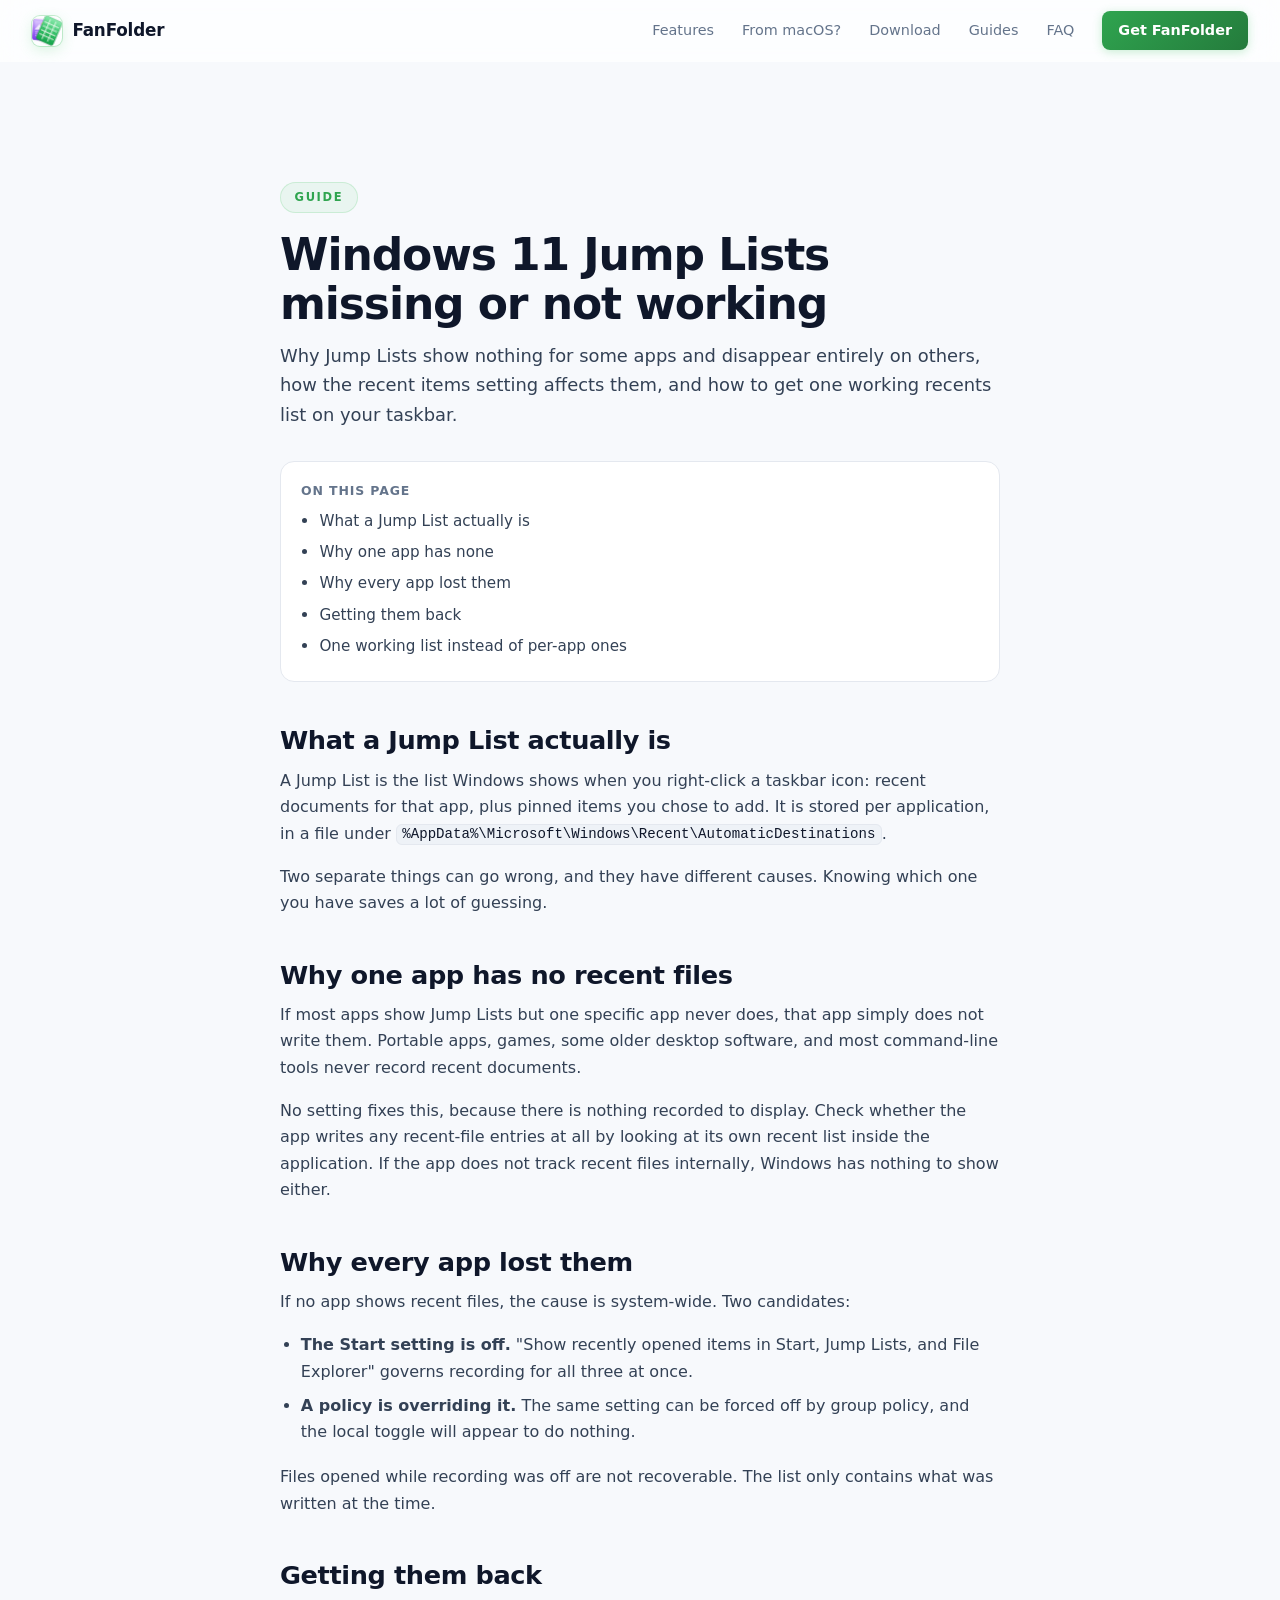
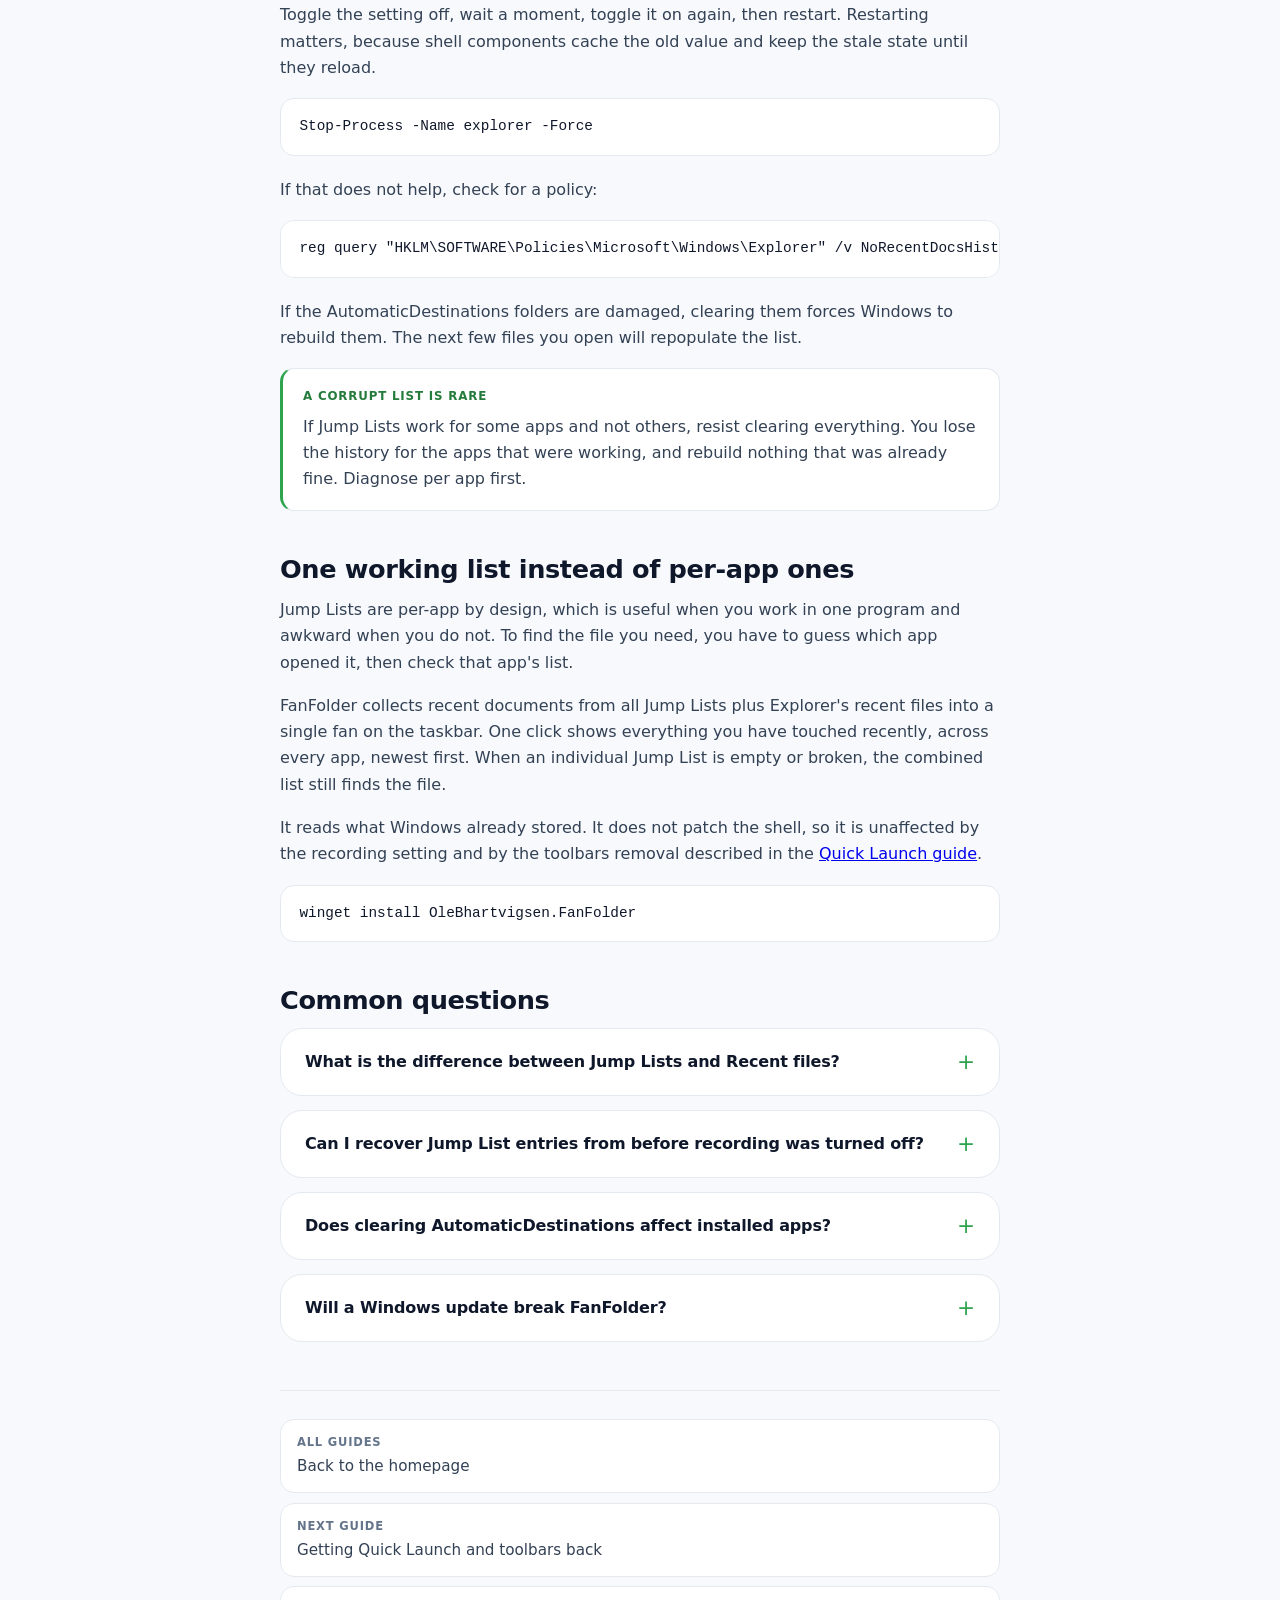
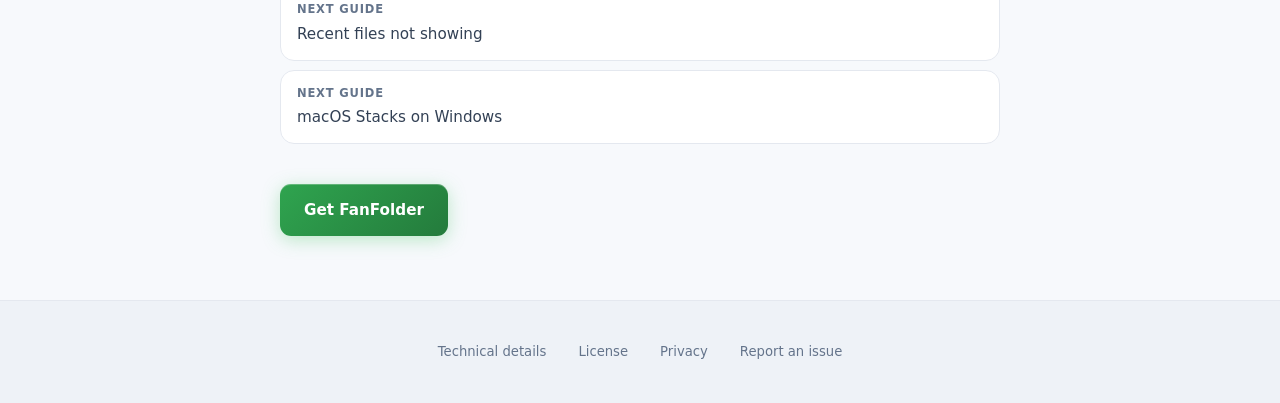
==== commit 343b80d7: "docs(homepage): sticky announce bar, mobile menu, scroll-spy, animation demo, poster, trust strip, s" ====
--- a/guides/jump-lists-windows-11/index.html
+++ b/guides/jump-lists-windows-11/index.html
@@ -11,11 +11,15 @@
 <meta property="og:type" content="article" />
 <meta property="og:url" content="https://olebhartvigsen.github.io/FanFolder/guides/jump-lists-windows-11/" />
 <meta property="og:site_name" content="FanFolder" />
-<meta property="og:image" content="https://olebhartvigsen.github.io/FanFolder/icon.png" />
+<meta property="og:image" content="https://olebhartvigsen.github.io/FanFolder/social-card.png" />
+<meta property="og:image:width" content="1200" />
+<meta property="og:image:height" content="630" />
+<meta property="og:image:alt" content="FanFolder reading recent files and fanning them out from the taskbar" />
 <meta name="twitter:card" content="summary_large_image" />
 <meta name="twitter:title" content="Windows 11 Jump Lists missing or not working: why and what to do" />
 <meta name="twitter:description" content="Why Jump Lists show nothing for some apps and disappear entirely on others, how the recent items setting affects them, and how to get one working recents list on your taskbar." />
-<meta name="twitter:image" content="https://olebhartvigsen.github.io/FanFolder/icon.png" />
+<meta name="twitter:image" content="https://olebhartvigsen.github.io/FanFolder/social-card.png" />
+<meta name="twitter:image:alt" content="FanFolder reading recent files and fanning them out from the taskbar" />
 <link rel="icon" href="../../favicon.ico" />
 <link rel="stylesheet" href="../../assets/site.css" />
 <style>
@@ -123,7 +127,6 @@
     <a href="../../index.html#download">Download</a>
     <a href="../../index.html#guides">Guides</a>
     <a href="../../index.html#faq">FAQ</a>
-    <a class="nav-icon" href="https://buymeacoffee.com/fanfolder" target="_blank" rel="noopener" title="Buy Me a Coffee">&#9749;</a>
     <a class="nav-cta" href="../../index.html#download">Get FanFolder</a>
   </div>
 </nav>
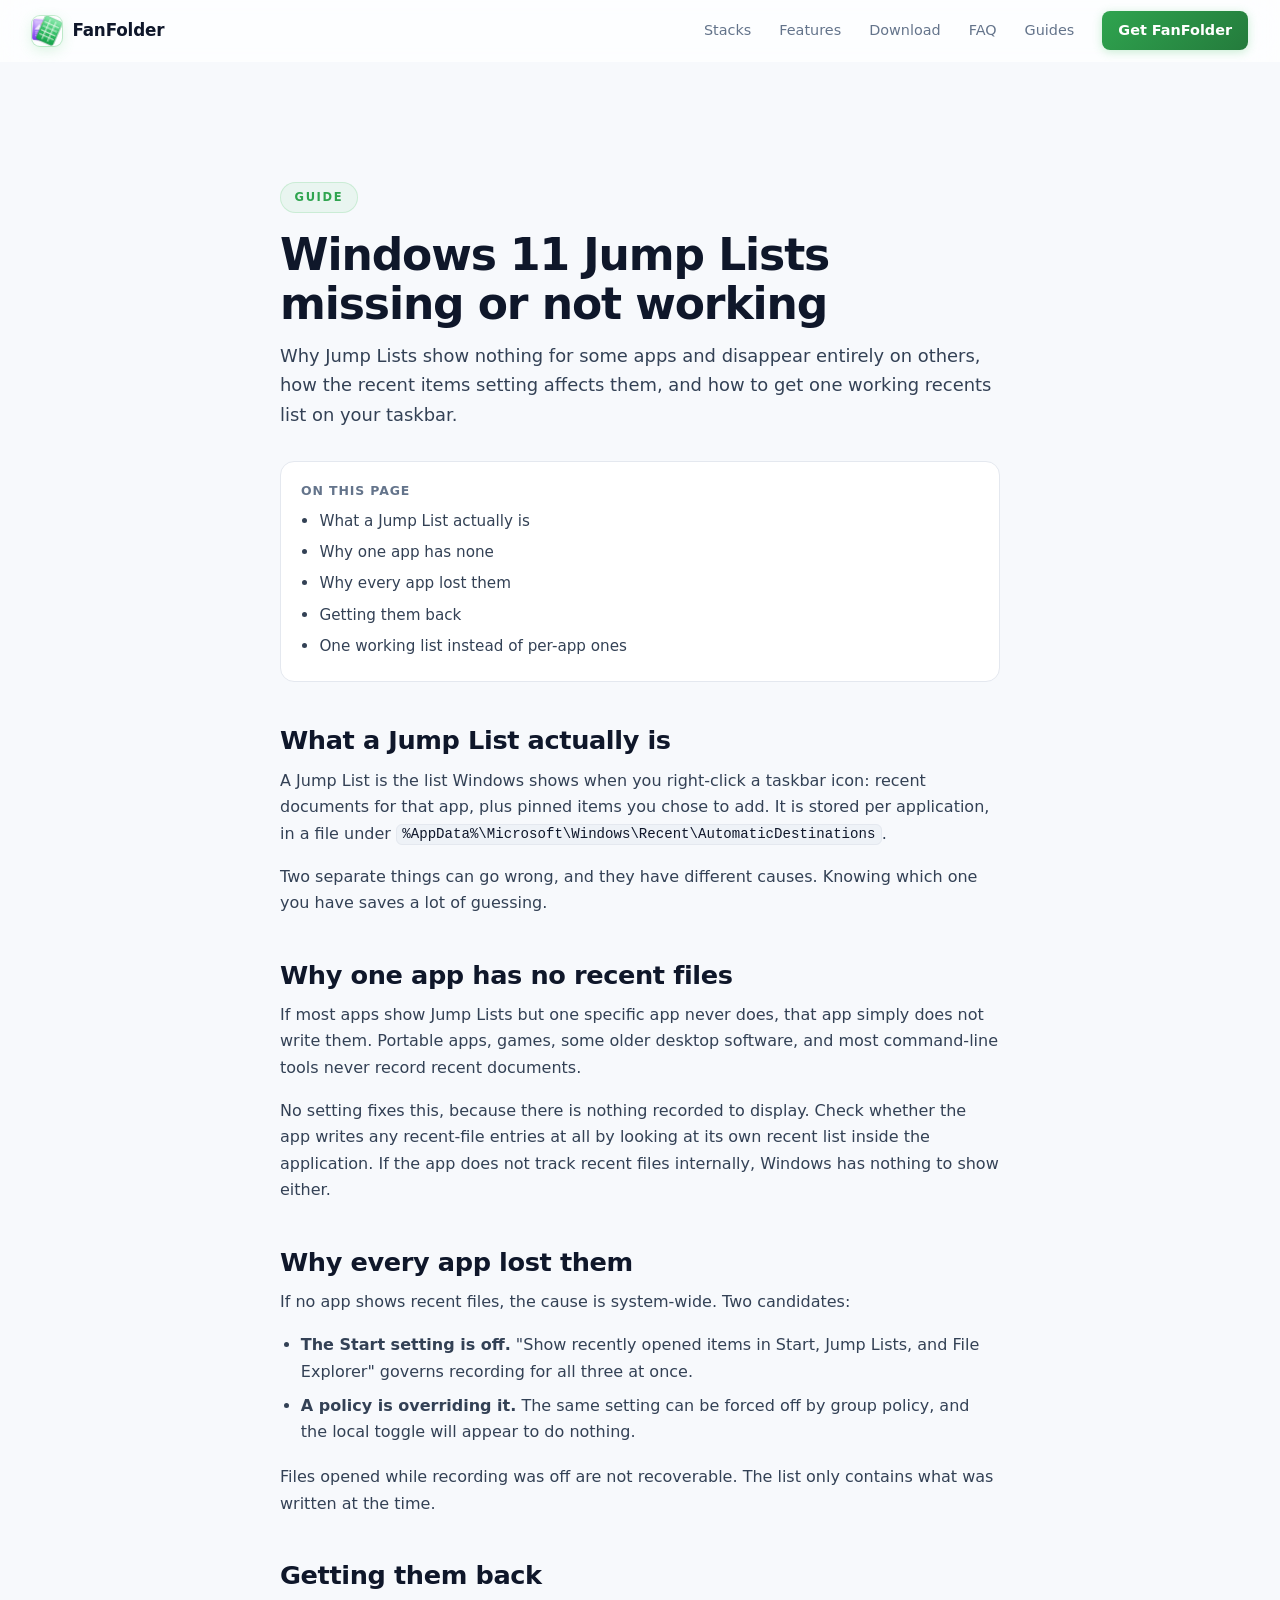
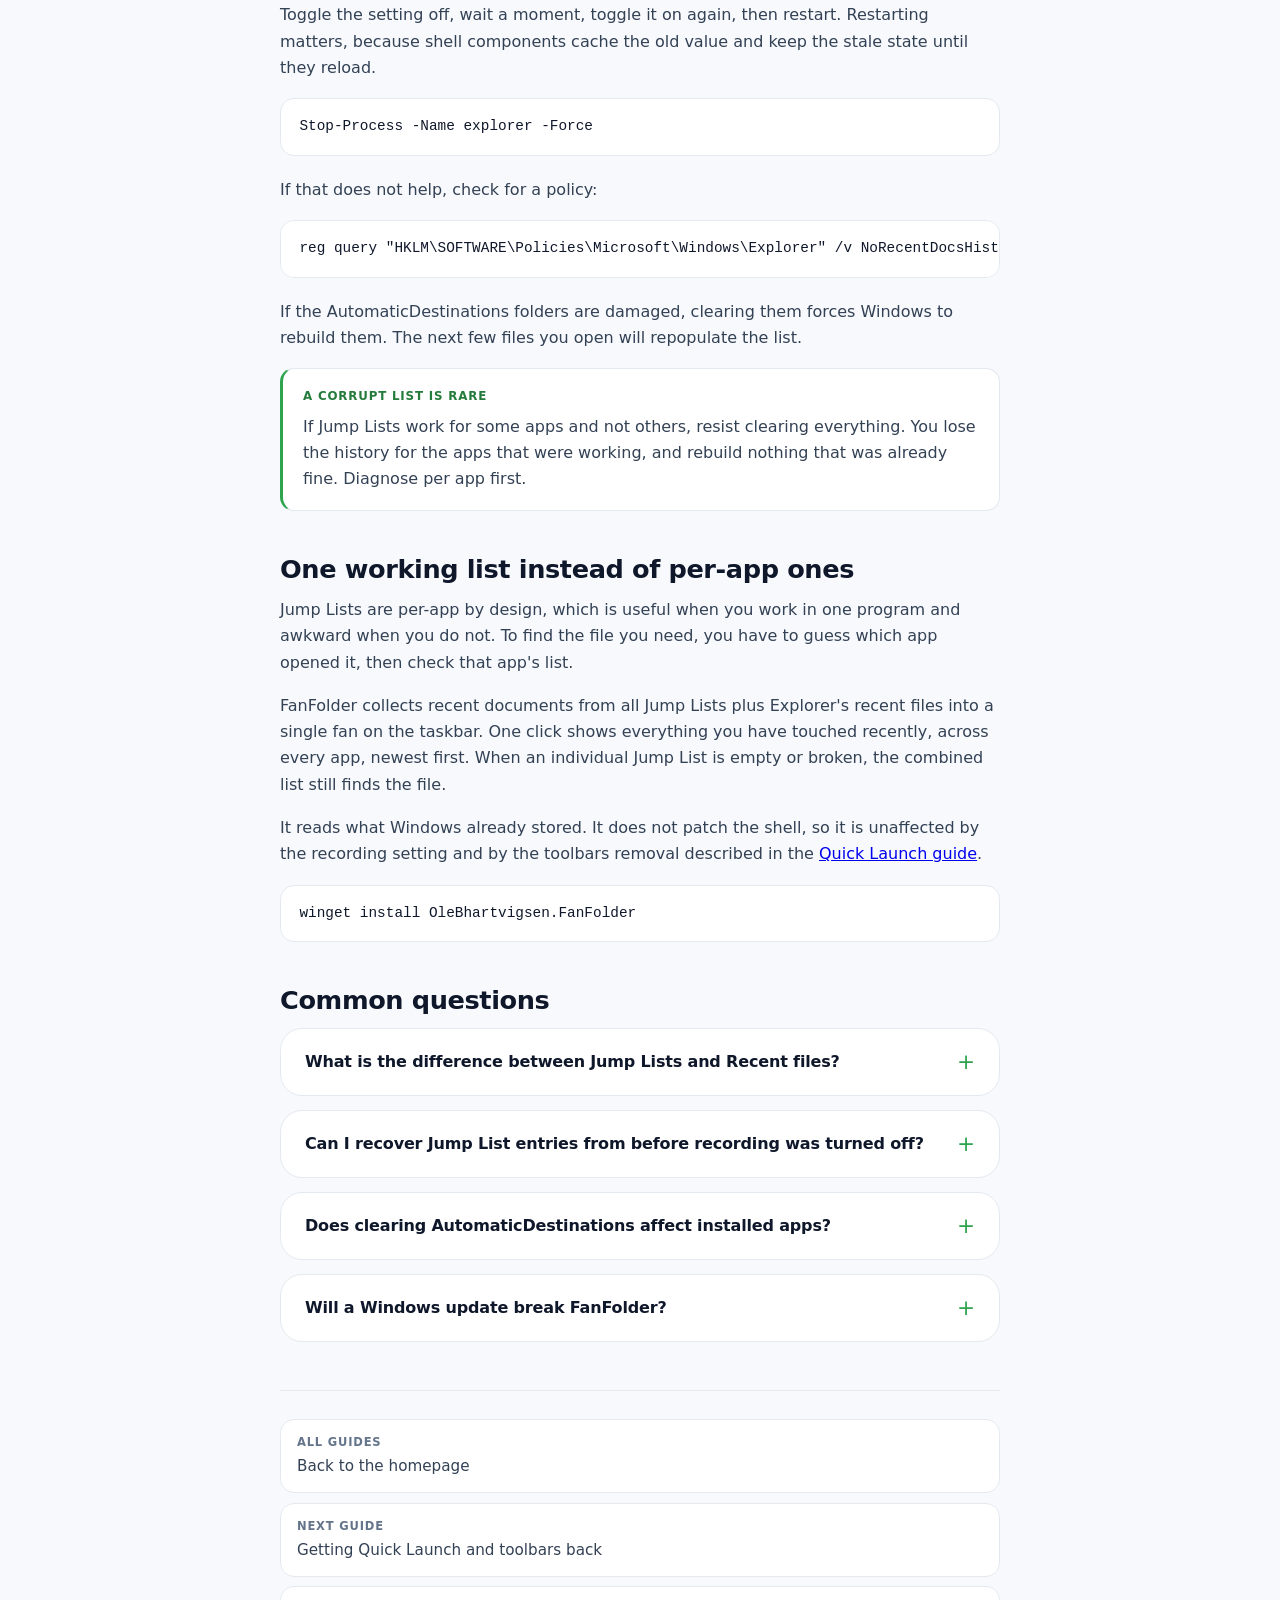
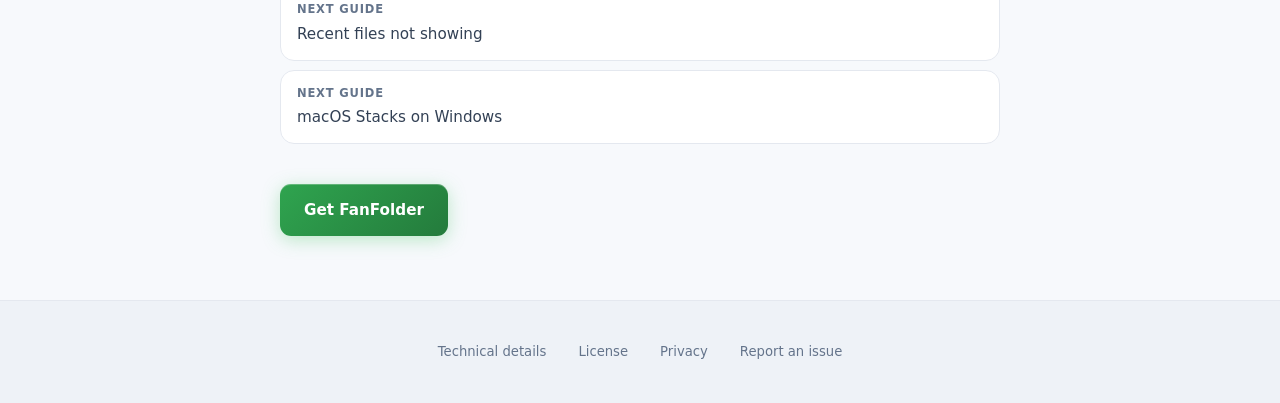
==== commit 3ad2fb5c: "docs: nav order now follows page order (Stacks, Features, Download, FAQ, Guides)" ====
--- a/guides/jump-lists-windows-11/index.html
+++ b/guides/jump-lists-windows-11/index.html
@@ -122,11 +122,11 @@
     FanFolder
   </a>
   <div class="nav-links">
+    <a href="../../index.html#macos">Stacks</a>
     <a href="../../index.html#features">Features</a>
-    <a href="../../index.html#macos">From macOS?</a>
     <a href="../../index.html#download">Download</a>
+    <a href="../../index.html#faq">FAQ</a>
     <a href="../../index.html#guides">Guides</a>
-    <a href="../../index.html#faq">FAQ</a>
     <a class="nav-cta" href="../../index.html#download">Get FanFolder</a>
   </div>
 </nav>
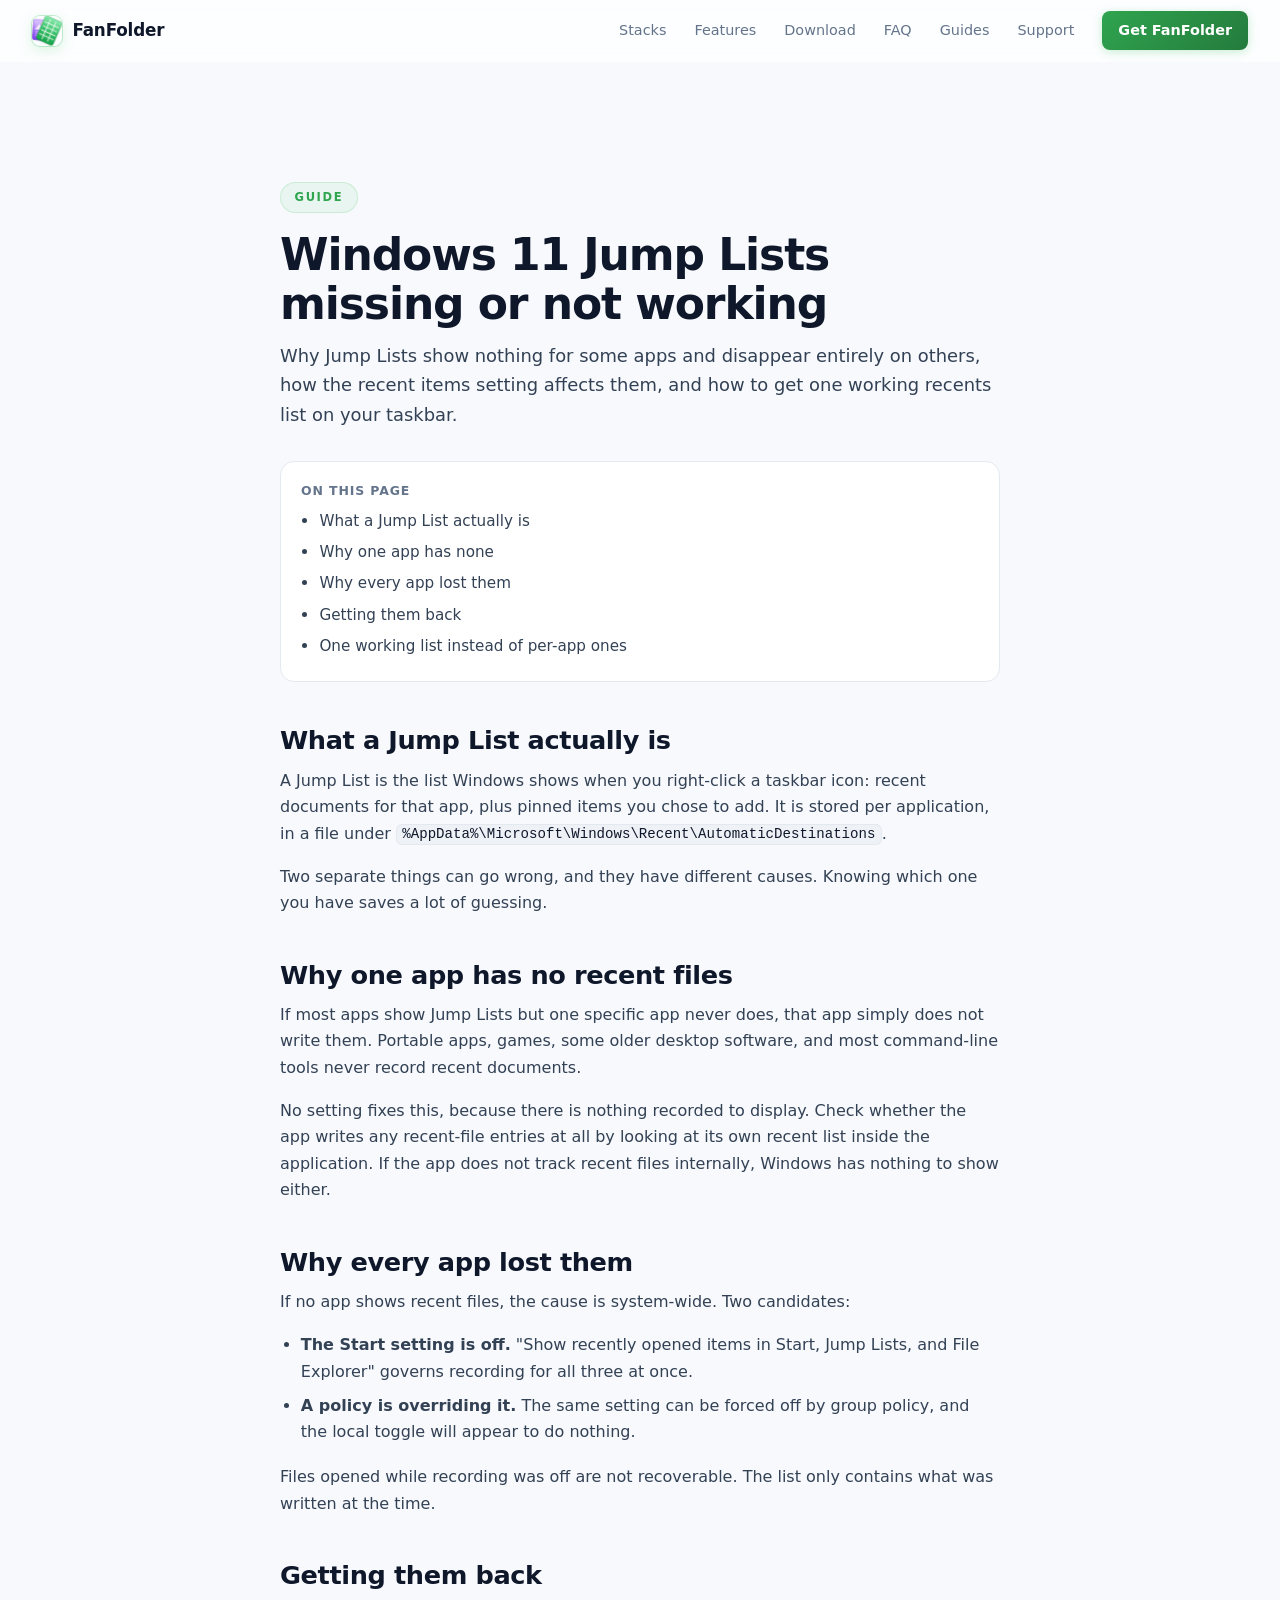
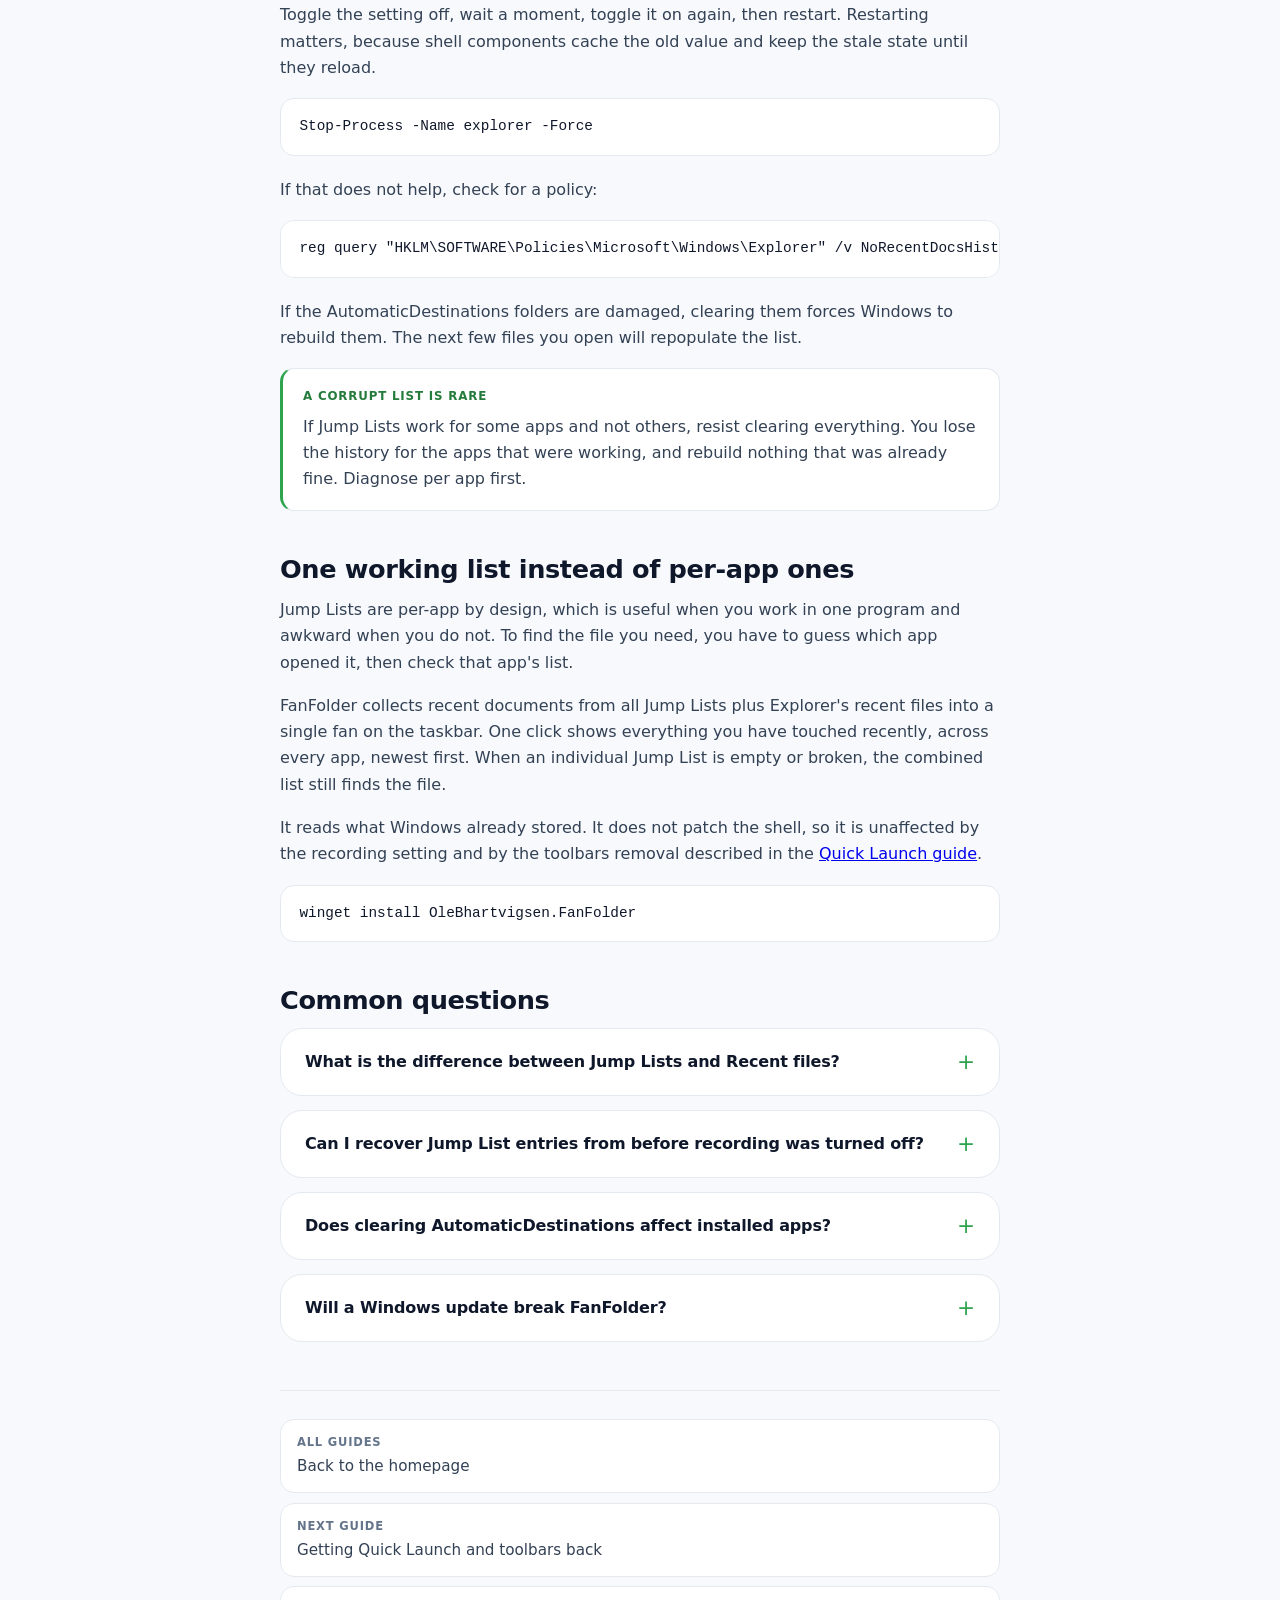
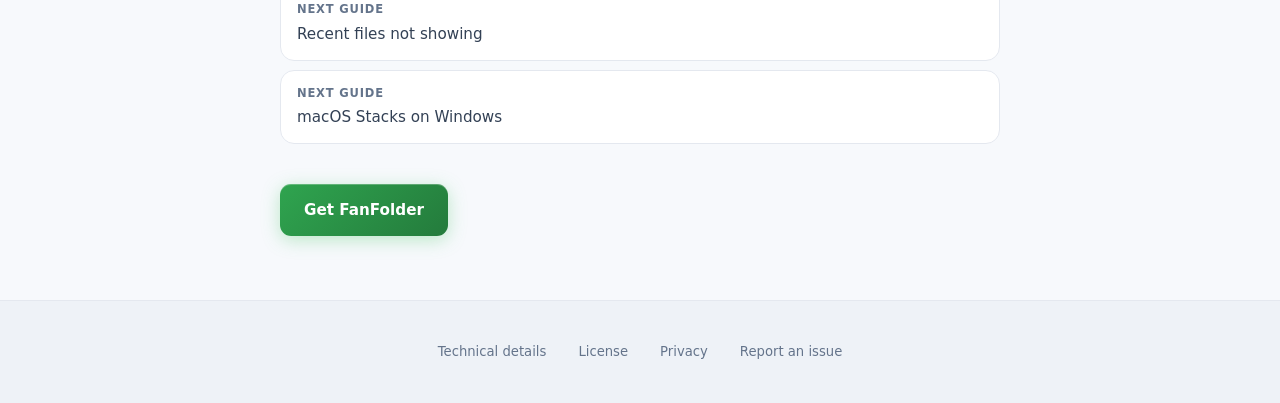
==== commit c488c839: "docs: add Support to the nav menu" ====
--- a/guides/jump-lists-windows-11/index.html
+++ b/guides/jump-lists-windows-11/index.html
@@ -127,6 +127,7 @@
     <a href="../../index.html#download">Download</a>
     <a href="../../index.html#faq">FAQ</a>
     <a href="../../index.html#guides">Guides</a>
+    <a href="../../index.html#support">Support</a>
     <a class="nav-cta" href="../../index.html#download">Get FanFolder</a>
   </div>
 </nav>
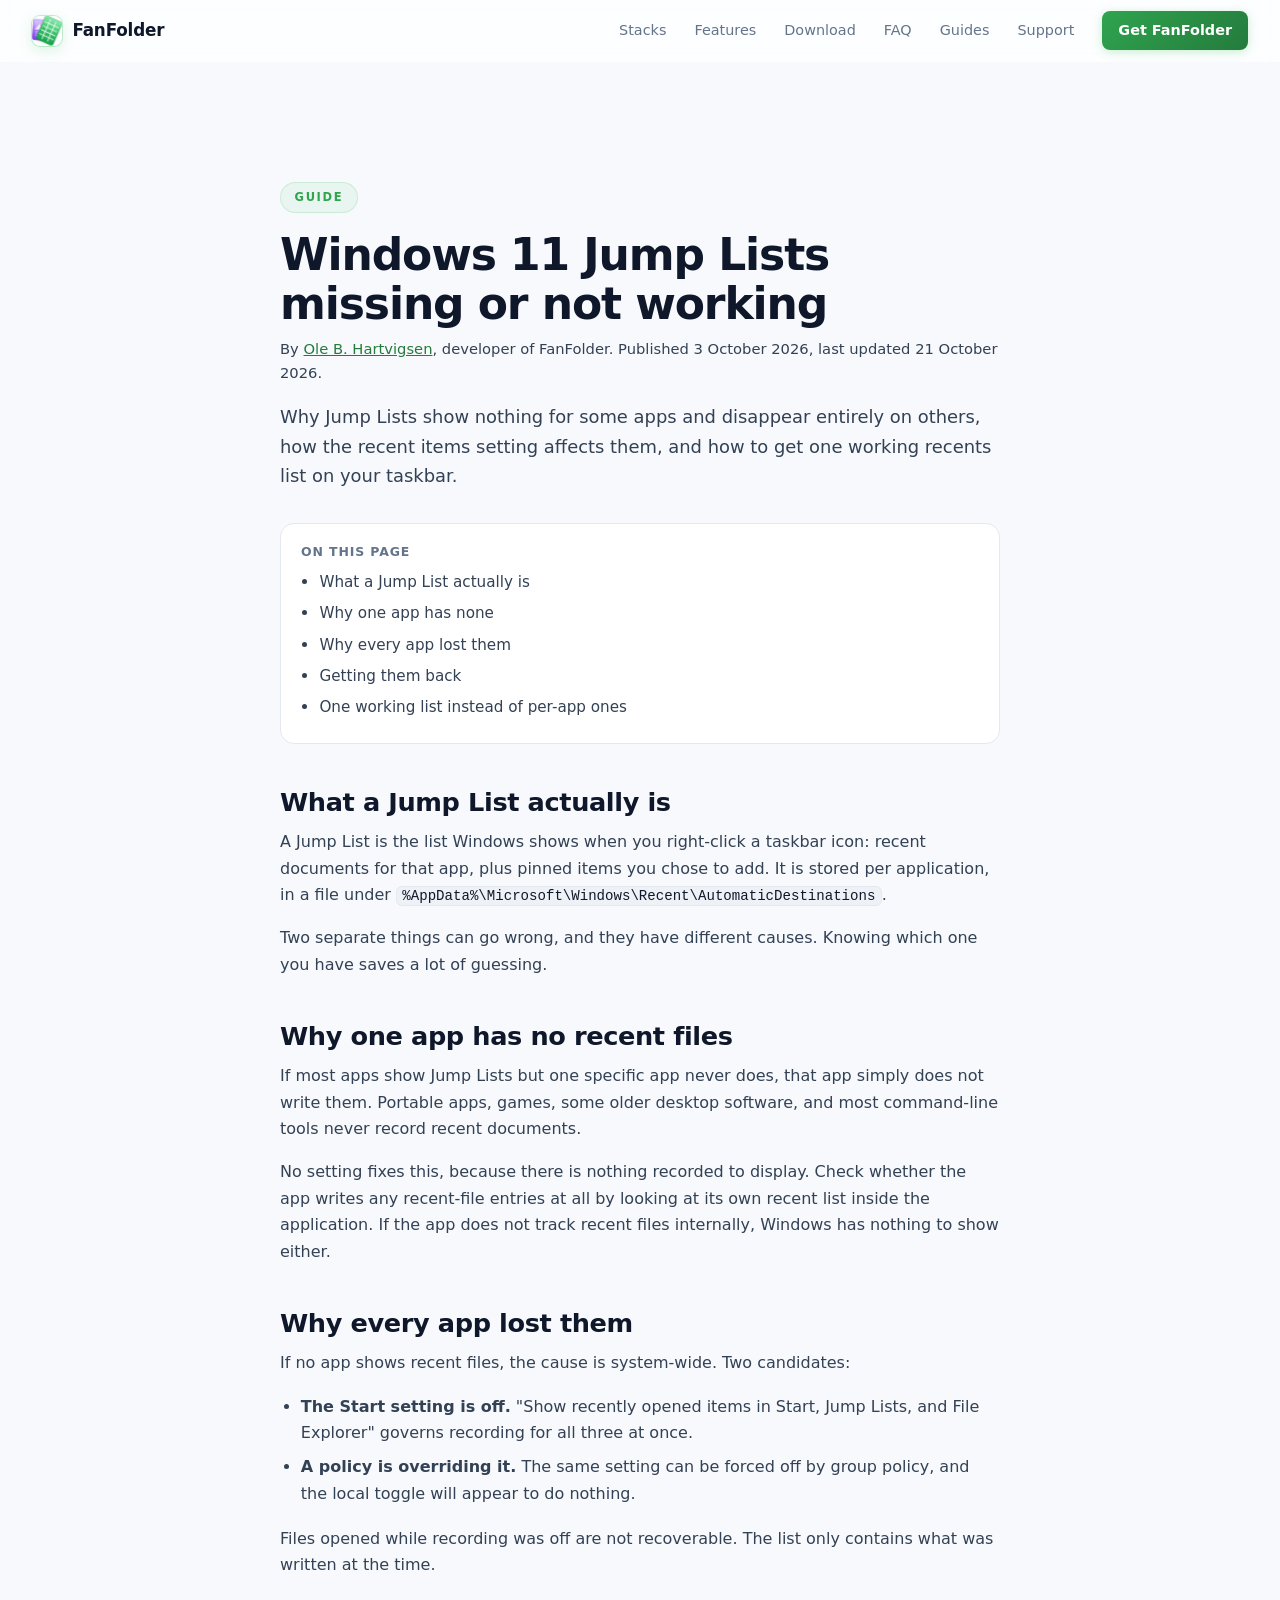
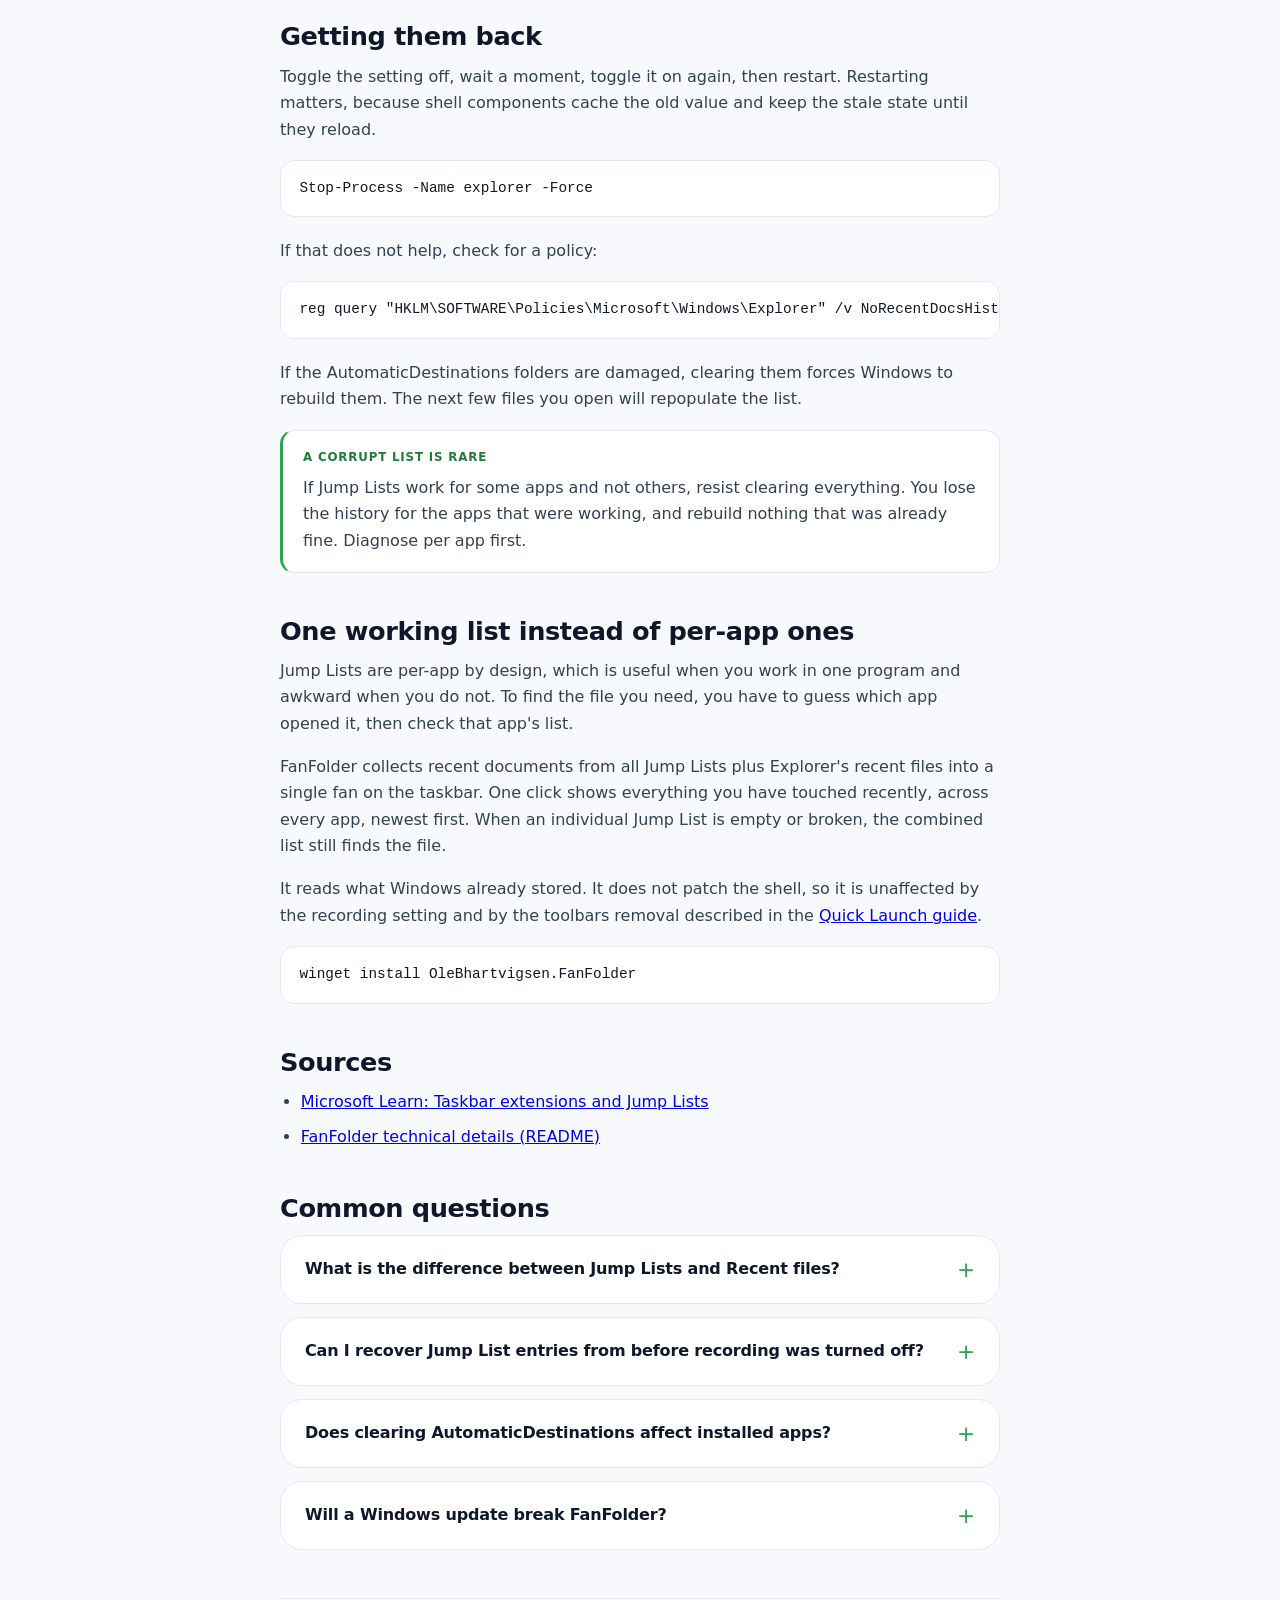
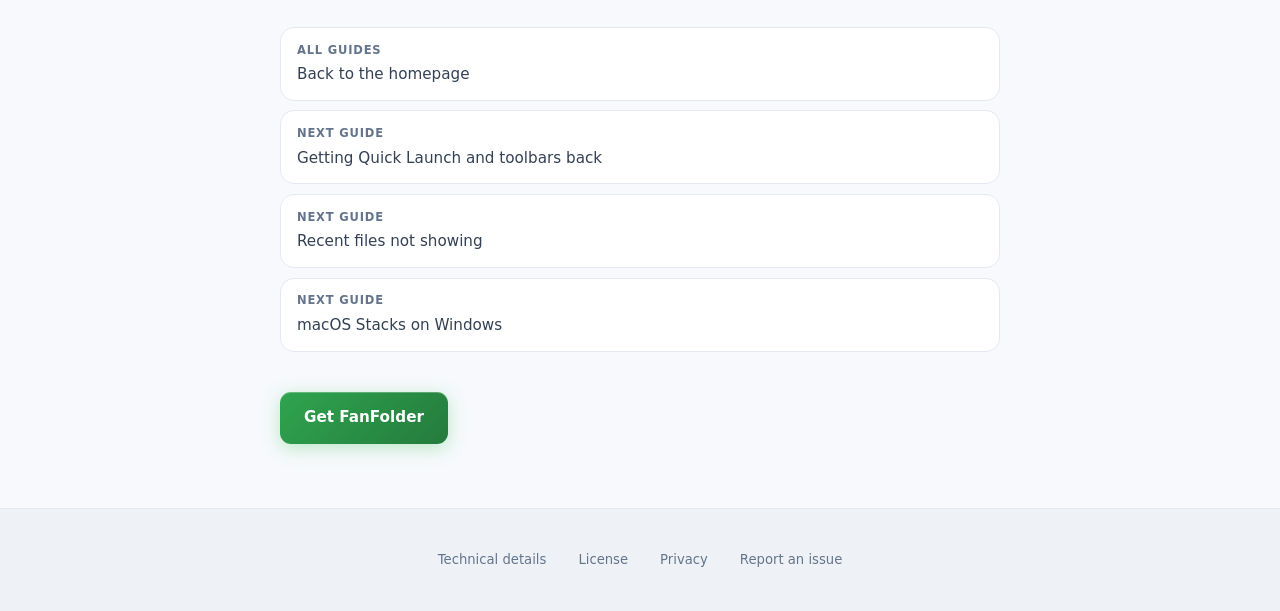
==== commit 3d7c4b4d: "docs(seo): FAQPage and Article JSON-LD, llms.txt, bylines, dates, sources; fix RecentFiles FAQ" ====
--- a/guides/jump-lists-windows-11/index.html
+++ b/guides/jump-lists-windows-11/index.html
@@ -111,6 +111,8 @@
   .guide-nav a:hover { border-color: var(--accent); color: var(--accent2); }
   .guide-nav .gn-label { display: block; font-size: .72rem; font-weight: 700;
     letter-spacing: .07em; text-transform: uppercase; color: var(--muted); margin-bottom: .15rem; }
+  .byline { color: var(--muted); font-size: .92rem; margin: -.25rem 0 1rem; }
+  .byline a { color: var(--accent2); }
   .faq-json { display: none; }
 </style>
 </head>
@@ -137,6 +139,7 @@
 
     <div class="section-label">GUIDE</div>
     <h1>Windows 11 Jump Lists missing or not working</h1>
+    <p class="byline">By <a href="https://github.com/olebhartvigsen">Ole B. Hartvigsen</a>, developer of FanFolder. Published <time datetime="2026-10-03">3 October 2026</time>, last updated <time datetime="2026-10-21">21 October 2026</time>.</p>
     <p class="lede">Why Jump Lists show nothing for some apps and disappear entirely on others, how the recent items setting affects them, and how to get one working recents list on your taskbar.</p>
 
     <div class="toc">
@@ -202,6 +205,12 @@
     recording setting and by the toolbars removal described in the
     <a href="../quick-launch-windows-11/">Quick Launch guide</a>.</p>
     <pre><code>winget install OleBhartvigsen.FanFolder</code></pre>
+
+    <h2 id="sources">Sources</h2>
+    <ul>
+      <li><a href="https://learn.microsoft.com/en-us/windows/win32/shell/taskbar-extensions" rel="noopener">Microsoft Learn: Taskbar extensions and Jump Lists</a></li>
+      <li><a href="https://github.com/olebhartvigsen/FanFolder#readme">FanFolder technical details (README)</a></li>
+    </ul>
 
     <h2 id="faq-here">Common questions</h2>
     <div class="faq-list">
@@ -245,6 +254,28 @@
     <a href="https://github.com/olebhartvigsen/FanFolder/issues">Report an issue</a>
   </div>
 </footer>
+
+<script type="application/ld+json">
+{
+  "@context": "https://schema.org",
+  "@type": "Article",
+  "headline": "Windows 11 Jump Lists missing or not working",
+  "description": "Why Jump Lists show nothing for some apps and disappear entirely on others, how the recent items setting affects them, and how to get one working recents list on your taskbar.",
+  "datePublished": "2026-10-03",
+  "dateModified": "2026-10-21",
+  "author": {
+    "@type": "Person",
+    "name": "Ole Bülow Hartvigsen",
+    "url": "https://github.com/olebhartvigsen"
+  },
+  "publisher": {
+    "@type": "Organization",
+    "name": "FanFolder",
+    "url": "https://olebhartvigsen.github.io/FanFolder/"
+  },
+  "mainEntityOfPage": "https://olebhartvigsen.github.io/FanFolder/guides/jump-lists-windows-11/"
+}
+</script>
 
 <script type="application/ld+json">
 {
